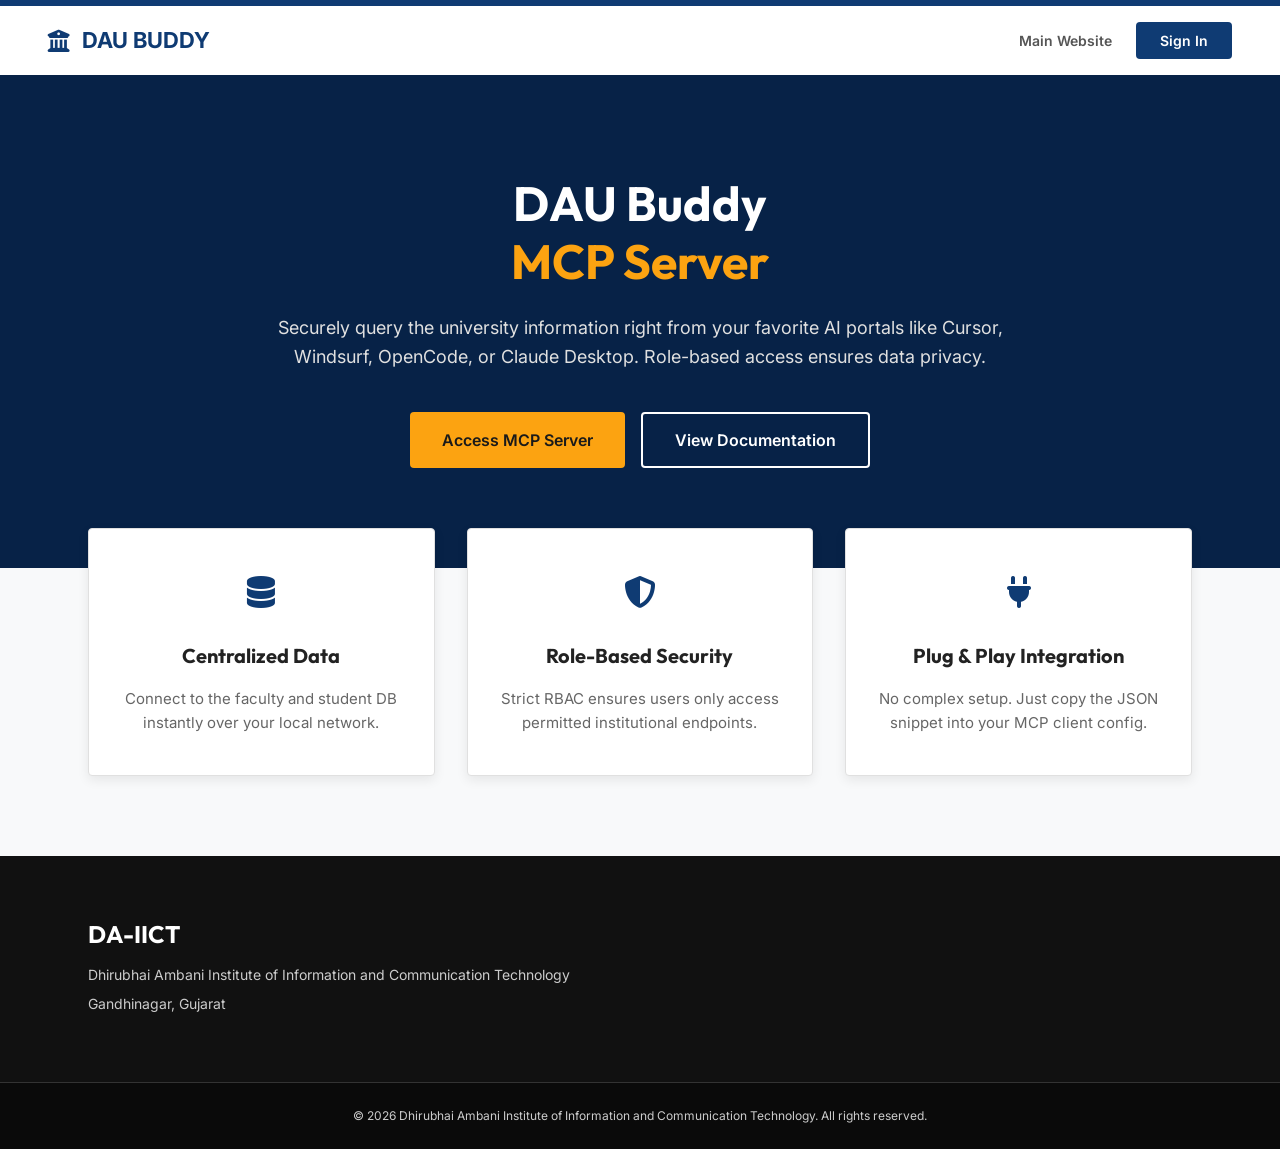
==== frontend/index.html @ 511cedef "Fixed dynamic Connectors URL UI bug" ====
<!DOCTYPE html>
<html lang="en">

<head>
    <meta charset="UTF-8">
    <meta name="viewport" content="width=device-width, initial-scale=1.0">
    <title>DAU Buddy</title>
    <meta name="description" content="DAU Buddy Login Interface">

    <!-- Google Fonts -->
    <link rel="preconnect" href="https://fonts.googleapis.com">
    <link rel="preconnect" href="https://fonts.gstatic.com" crossorigin>
    <link
        href="https://fonts.googleapis.com/css2?family=Inter:wght@300;400;500;600;700&family=Outfit:wght@400;500;600;700;800&display=swap"
        rel="stylesheet">

    <!-- FontAwesome -->
    <link rel="stylesheet" href="https://cdnjs.cloudflare.com/ajax/libs/font-awesome/6.4.0/css/all.min.css">

    <!-- Google Identity Services -->
    <script src="https://accounts.google.com/gsi/client" async defer></script>

    <!-- Stylesheet -->
    <link rel="stylesheet" href="style.css?v=6">
</head>

<body>
    <!-- ── Landing View ──────────────────────────────────────────────── -->
    <div class="landing-view" id="landing-view">
        <div class="top-accent-bar"></div>
        <nav class="landing-nav">
            <div class="nav-brand">
                <i class="fa-solid fa-building-columns"></i>
                <span>DAU Buddy</span>
            </div>
            <div class="nav-links">
                <a href="https://www.daiict.ac.in" target="_blank">Main Website</a>
                <button class="nav-signin-btn" id="nav-signin-btn">Sign In</button>
            </div>
        </nav>

        <header class="landing-hero">
            <div class="hero-content">
                <h1>DAU Buddy <br><span class="hero-highlight">MCP Server</span></h1>
                <p>Securely query the university information right from your favorite AI portals like Cursor, Windsurf, OpenCode, or
                    Claude Desktop. Role-based access ensures data privacy.</p>
                <div class="hero-actions">
                    <button class="hero-btn primary" id="hero-get-started-btn">Access MCP Server</button>
                    <a href="docs.html" class="hero-btn secondary">View Documentation</a>
                </div>
            </div>
        </header>

        <section class="landing-features">
            <div class="feature-card">
                <div class="feat-icon"><i class="fa-solid fa-database"></i></div>
                <h3>Centralized Data</h3>
                <p>Connect to the faculty and student DB instantly over your local network.</p>
            </div>
            <div class="feature-card">
                <div class="feat-icon"><i class="fa-solid fa-shield-halved"></i></div>
                <h3>Role-Based Security</h3>
                <p>Strict RBAC ensures users only access permitted institutional endpoints.</p>
            </div>
            <div class="feature-card">
                <div class="feat-icon"><i class="fa-solid fa-plug"></i></div>
                <h3>Plug & Play Integration</h3>
                <p>No complex setup. Just copy the JSON snippet into your MCP client config.</p>
            </div>
        </section>

        <footer class="landing-footer">
            <div class="footer-content">
                <div class="footer-brand">
                    <h4>DA-IICT</h4>
                    <p>Dhirubhai Ambani Institute of Information and Communication Technology</p>
                    <p>Gandhinagar, Gujarat</p>
                </div>

            </div>
            <div class="footer-bottom">
                <p>&copy; 2026 Dhirubhai Ambani Institute of Information and Communication Technology. All rights reserved.</p>
            </div>
        </footer>
    </div>

    <!-- ── Login Container Modal ─────────────────────────────────────── -->
    <div class="login-overlay" id="login-overlay" style="display: none;">
        <div class="login-card">
            <button class="close-modal-btn" id="close-login-btn"><i class="fa-solid fa-xmark"></i></button>
            <div class="login-header">
                <i class="fa-solid fa-graduation-cap login-logo"></i>
                <h2>DAU Buddy</h2>
                <p>Sign in with your university account to authenticate.</p>
            </div>

            <div class="login-error" id="login-error" style="display: none;">
                <i class="fa-solid fa-circle-exclamation"></i>
                <span>Access Restricted: Please use a valid @daiict.ac.in email address.</span>
            </div>

            <div id="g_id_onload"
                data-client_id="590260573365-9151v4jkovetn7rhml7vhtfs5c0or2em.apps.googleusercontent.com"
                data-context="signin" data-ux_mode="popup" data-callback="handleCredentialResponse"
                data-auto_prompt="false">
            </div>
            <div class="g_id_signin" data-type="standard" data-shape="rectangular" data-theme="outline"
                data-text="signin_with" data-size="large" data-logo_alignment="left">
            </div>
        </div>
    </div>

    <!-- Main App hidden initially -->
    <div class="app-container" id="app-container"
        style="display: none; background-color: #0f3b73; min-height: 100vh; overflow-y: auto; box-sizing: border-box; text-align: left; color: #333; font-family: 'Open Sans', sans-serif;">
        <div class="top-accent-bar"></div>
        
        <!-- Dashboard Navigation -->
        <nav class="app-nav" style="background: #ffffff; border-bottom: 3px solid #0f3b73; padding: 15px 40px; display: flex; justify-content: space-between; align-items: center; box-shadow: 0 2px 10px rgba(0,0,0,0.05); margin-bottom: 40px;">
            <div style="display: flex; align-items: center; gap: 12px; color: #0f3b73; font-size: 22px; font-weight: 700;">
                <i class="fa-solid fa-building-columns"></i>
                <span>DAU Buddy Portal</span>
            </div>
            <div style="display: flex; gap: 12px; align-items: center;">
                <button id="feedback-btn" class="nav-feedback-btn" style="padding: 10px 16px; background: transparent; color: #0f3b73; border: 1px solid #0f3b73; border-radius: 4px; cursor: pointer; font-weight: 600; font-family: 'Open Sans', sans-serif; display: flex; align-items: center; gap: 8px; transition: all 0.2s;">
                    <i class="fa-regular fa-comment-dots"></i> Feedback
                </button>
                <button id="logout-btn" class="nav-signout-btn">
                    Sign Out
                </button>
            </div>
        </nav>

        <div class="welcome-card api-welcome-card"
            style="margin: 0 auto; padding: 40px; background: #ffffff; border-radius: 8px; border: 1px solid #e0e0e0; box-shadow: 0 4px 12px rgba(0,0,0,0.05); max-width: 800px; width: 100%;">
            <div style="display: flex; align-items: center; justify-content: space-between; margin-bottom: 32px; border-bottom: 1px solid #eee; padding-bottom: 24px;">
                <div style="display: flex; align-items: center; gap: 20px;">
                    <img id="welcome-avatar" src="" referrerpolicy="no-referrer"
                        style="width: 64px; height: 64px; border-radius: 50%; display: none; border: 2px solid #0f3b73;">
                    <i id="welcome-icon" class="fa-solid fa-circle-check" style="font-size: 48px; color: #10b981;"></i>
                    <div>
                        <h1 id="welcome-name" style="font-family: 'Open Sans', sans-serif; margin: 0 0 4px 0; font-size: 28px; color: #111;">Welcome!</h1>
                        <p id="welcome-email" style="color: #555; margin: 0; font-size: 15px;">Authenticated via
                            DA-IICT OAuth.</p>
                        <span id="user-role-badge"
                            style="font-size: 12px; padding: 4px 10px; background: rgba(15, 59, 115, 0.1); color: #0f3b73; border: 1px solid rgba(15, 59, 115, 0.2); border-radius: 12px; margin-top: 8px; display: inline-block; font-weight: 600; font-family: 'Open Sans', sans-serif;">Loading
                            Role...</span>
                    </div>
                </div>
            </div>

            <div
                style="background: #f8f9fa; border: 1px solid #e0e0e0; padding: 20px; border-radius: 6px; margin-bottom: 24px;">
                <h3
                    style="margin-top: 0; font-size: 16px; margin-bottom: 12px; display: flex; justify-content: space-between; align-items: center; color: #111;">
                    Your Personal MCP API Key
                    <span id="key-status"
                        style="font-size: 11px; padding: 2px 6px; background: #10b981; color: white; border-radius: 10px;">Active</span>
                </h3>
                <div class="api-key-row" style="display: flex; gap: 10px; margin-bottom: 12px;">
                    <input type="text" id="api-key-input" readonly value="Loading..."
                        style="flex: 1; padding: 12px 16px; background: #ffffff; border: 1px solid #ccc; color: #333; border-radius: 4px; font-family: monospace; font-size: 14px; outline: none;">
                    <button id="regenerate-key-btn" class="key-btn key-btn-danger" style="padding: 10px 16px; background: #ef4444; color: white; border: none; border-radius: 4px; cursor: pointer;">Generate Key</button>
                    <button id="copy-key-btn" class="key-btn key-btn-primary" style="padding: 10px 16px; background: #0f3b73; color: white; border: none; border-radius: 4px; cursor: pointer;">Copy</button>
                </div>
                <div style="display: flex; justify-content: space-between; align-items: center;">
                    <p style="font-size: 12px; color: #666; margin: 0;">This key acts as your password. Do not share
                        it.</p>
                </div>
            </div>

            <div
                style="background: #f8f9fa; border: 1px solid #e0e0e0; padding: 20px; border-radius: 6px; margin-bottom: 24px;">
                <div class="api-tabs-header"
                    style="display: flex; justify-content: space-between; align-items: center; margin-bottom: 14px; flex-wrap: wrap; gap: 10px;">
                    <h3 style="margin: 0; font-size: 16px; font-family: 'Open Sans', sans-serif; color: #111;">Integration Configuration
                    </h3>
                    <!-- Tab Buttons -->
                    <div class="api-tabs-container"
                        style="display: flex; gap: 4px; background: #eef2f6; padding: 4px; border-radius: 6px; border: 1px solid #d0d7de;">
                        <button id="tab-connectors"
                            style="padding: 6px 12px; font-size: 11px; border: none; border-radius: 4px; cursor: pointer; font-weight: 600; background: #0f3b73; color: white; transition: all 0.2s; font-family: 'Open Sans', sans-serif;">Connectors
                            (Global)</button>
                        <button id="tab-claude"
                            style="padding: 6px 12px; font-size: 11px; border: none; border-radius: 4px; cursor: pointer; font-weight: 600; background: transparent; color: #555; transition: all 0.2s; font-family: 'Open Sans', sans-serif;">Claude
                            Desktop (HTTP/SSE)</button>
                        <button id="tab-cursor"
                            style="padding: 6px 12px; font-size: 11px; border: none; border-radius: 4px; cursor: pointer; font-weight: 600; background: transparent; color: #555; transition: all 0.2s; font-family: 'Open Sans', sans-serif;">Cursor
                            / Windsurf (HTTP/SSE)</button>
                        <button id="tab-opencode"
                            style="padding: 6px 12px; font-size: 11px; border: none; border-radius: 4px; cursor: pointer; font-weight: 600; background: transparent; color: #555; transition: all 0.2s; font-family: 'Open Sans', sans-serif;">OpenCode
                            (HTTP/SSE)</button>
                    </div>
                </div>

                <!-- Claude Desktop Content -->
                <div id="content-claude" style="display: none;">
                    <p style="font-size: 12px; color: #555; margin: 0 0 12px; line-height: 1.4;">Add this to
                        <code>%APPDATA%\Claude\claude_desktop_config.json</code>. It connects entirely over the network
                        via a memory-loaded proxy, with <strong>no local file paths or environment variables
                            exposed</strong>.
                    </p>
                    <div style="position: relative;">
                        <button id="copy-claude-btn"
                            style="position: absolute; top: 10px; right: 10px; padding: 4px 8px; background: #ffffff; color: #333; border: 1px solid #ccc; border-radius: 4px; font-size: 11px; cursor: pointer; transition: 0.2s;">Copy</button>
                        <pre
                            style="background: #ffffff; padding: 16px; border-radius: 4px; border: 1px solid #e0e0e0; overflow-x: auto; margin: 0;"><code id="claude-config-code" style="font-family: monospace; font-size: 12px; color: #24292f;">{
  "mcpServers": {
    "DAU Buddy": {
      "command": "cmd",
      "args": [
        "/c",
        "npx",
        "-y",
        "mcp-remote",
        "http://127.0.0.1:8001/mcp/sse",
        "--allow-http",
        "--transport",
        "sse-only",
        "--header",
        "Authorization:${AUTH_HEADER}"
      ],
      "env": {
        "AUTH_HEADER": "Bearer dau_sk_your_api_key_here"
      }
    }
  }
}</code></pre>
                    </div>
                </div>

                <!-- Cursor Content -->
                <div id="content-cursor" style="display: none;">
                    <p style="font-size: 12px; color: #555; margin: 0 0 12px; line-height: 1.4;">Add this block to your
                        Cursor, Windsurf, or OpenCode MCP settings to connect over the network using Server-Sent Events (SSE).
                        <strong>Requires the backend server to be running.</strong>
                    </p>
                    <div style="position: relative;">
                        <button id="copy-cursor-btn"
                            style="position: absolute; top: 10px; right: 10px; padding: 4px 8px; background: #ffffff; color: #333; border: 1px solid #ccc; border-radius: 4px; font-size: 11px; cursor: pointer; transition: 0.2s;">Copy</button>
                        <pre
                            style="background: #ffffff; padding: 16px; border-radius: 4px; border: 1px solid #e0e0e0; overflow-x: auto; margin: 0;"><code id="cursor-config-code" style="font-family: monospace; font-size: 12px; color: #24292f;">{
  "mcpServers": {
    "DAU Buddy": {
      "type": "sse",
      "url": "http://127.0.0.1:8001/mcp/sse",
      "headers": {
        "Authorization": "Bearer dau_sk_your_api_key_here"
      }
    }
  }
}</code></pre>
                    </div>
                </div>

                <!-- OpenCode Content -->
                <div id="content-opencode" style="display: none;">
                    <p style="font-size: 12px; color: #555; margin: 0 0 12px; line-height: 1.4;">Add this block to your
                        OpenCode MCP settings to connect over the network using Server-Sent Events (SSE).
                        <strong>Requires the backend server to be running.</strong>
                    </p>
                    <div style="position: relative;">
                        <button id="copy-opencode-btn"
                            style="position: absolute; top: 10px; right: 10px; padding: 4px 8px; background: #ffffff; color: #333; border: 1px solid #ccc; border-radius: 4px; font-size: 11px; cursor: pointer; transition: 0.2s;">Copy</button>
                        <pre
                            style="background: #ffffff; padding: 16px; border-radius: 4px; border: 1px solid #e0e0e0; overflow-x: auto; margin: 0;"><code id="opencode-config-code" style="font-family: monospace; font-size: 12px; color: #24292f;">{
  "mcpServers": {
    "DAU Buddy": {
      "type": "sse",
      "url": "http://127.0.0.1:8001/mcp/sse",
      "headers": {
        "Authorization": "Bearer dau_sk_your_api_key_here"
      }
    }
  }
}</code></pre>
                    </div>
                </div>

                <!-- Connectors Content -->
                <div id="content-connectors" style="display: block;">
                    <p style="font-size: 12px; color: #555; margin: 0 0 12px; line-height: 1.4;">Claude has a feature to connect MCP server with connectors. You can connect globally using these details:
                    </p>
                    <div style="display: flex; flex-direction: column; gap: 12px;">
                        <div style="background: #ffffff; padding: 12px 16px; border-radius: 4px; border: 1px solid #e0e0e0; font-family: monospace; font-size: 13px; color: #333; display: flex; justify-content: space-between; align-items: center;">
                            <div>
                                <div style="font-size: 11px; color: #666; margin-bottom: 4px; text-transform: uppercase; letter-spacing: 0.5px;">Name of MCP server</div>
                                <div>DAU Buddy</div>
                            </div>
                            <button id="copy-conn-name" style="padding: 4px 8px; background: #f0f0f0; color: #333; border: 1px solid #ccc; border-radius: 4px; font-size: 11px; cursor: pointer; transition: 0.2s;">Copy</button>
                        </div>
                        <div style="background: #ffffff; padding: 12px 16px; border-radius: 4px; border: 1px solid #e0e0e0; font-family: monospace; font-size: 13px; color: #333; display: flex; justify-content: space-between; align-items: center;">
                            <div>
                                <div style="font-size: 11px; color: #666; margin-bottom: 4px; text-transform: uppercase; letter-spacing: 0.5px;">URL of MCP server</div>
                                <div id="connectors-url-display">https://dau-buddy.onrender.com/mcp/sse</div>
                            </div>
                            <button id="copy-conn-url" style="padding: 4px 8px; background: #f0f0f0; color: #333; border: 1px solid #ccc; border-radius: 4px; font-size: 11px; cursor: pointer; transition: 0.2s;">Copy</button>
                        </div>
                        <div style="background: #ffffff; padding: 12px 16px; border-radius: 4px; border: 1px solid #e0e0e0; font-family: monospace; font-size: 13px; color: #333; display: flex; justify-content: space-between; align-items: center;">
                            <div>
                                <div style="font-size: 11px; color: #666; margin-bottom: 4px; text-transform: uppercase; letter-spacing: 0.5px;">API Key Token</div>
                                <div id="connectors-api-key-display" style="word-break: break-all;">Loading...</div>
                            </div>
                            <button id="copy-conn-key" style="padding: 4px 8px; background: #f0f0f0; color: #333; border: 1px solid #ccc; border-radius: 4px; font-size: 11px; cursor: pointer; transition: 0.2s;">Copy</button>
                        </div>
                    </div>
                </div>
            </div>
        </div>
    </div>

    <!-- Feedback Modal -->
    <div id="feedback-modal" class="feedback-modal-overlay" style="display: none;">
        <div class="feedback-modal-content">
            <div class="feedback-modal-header">
                <h2>Share Your Feedback</h2>
                <button id="close-feedback-btn" class="close-feedback-btn"><i class="fa-solid fa-xmark"></i></button>
            </div>
            <div class="feedback-modal-body">
                <p style="font-size: 14px; color: #475569; margin-top: 0; margin-bottom: 24px; line-height: 1.5;">Help us improve DAU Buddy by reporting bugs, requesting features, or sharing suggestions.</p>
                <form id="feedback-form">
                    <div class="form-group">
                        <label for="feedback-category">Category <span style="color: red;">*</span></label>
                        <select id="feedback-category" required>
                            <option value="" disabled selected>Select a category</option>
                            <option value="Bug Report">🐞 Bug Report</option>
                            <option value="Feature Request">✨ Feature Request</option>
                            <option value="Improvement Suggestion">💡 Improvement Suggestion</option>
                            <option value="General Feedback">💬 General Feedback</option>
                        </select>
                    </div>
                    <div class="form-group">
                        <label for="feedback-subject">Subject <span style="color: red;">*</span></label>
                        <input type="text" id="feedback-subject" placeholder="Brief summary of your feedback" required>
                    </div>
                    <div class="form-group">
                        <label for="feedback-description">Description <span style="color: red;">*</span></label>
                        <textarea id="feedback-description" rows="5" placeholder="Please provide detailed information..." required maxlength="1000"></textarea>
                        <div class="char-counter"><span id="char-count">0</span>/1000</div>
                    </div>
                    <div class="feedback-modal-footer">
                        <button type="button" id="cancel-feedback-btn" class="btn-cancel">Cancel</button>
                        <button type="submit" id="submit-feedback-btn" class="btn-submit">
                            <span class="submit-text">Submit Feedback</span>
                            <div class="loader" style="display: none;"></div>
                        </button>
                    </div>
                </form>
            </div>
        </div>
    </div>

    <!-- Toast Notification Container -->
    <div id="toast-container" class="toast-container"></div>

    <script src="app.js?v=15"></script>
</body>

</html>
---- frontend/style.css ----
/* ==============================================================================
   DA-IICT Faculty & Staff AI Buddy — Premium Dark Theme
   ============================================================================== */

/* Google Fonts are loaded in HTML */

/* ── Color Tokens ─────────────────────────────────────────────────────────── */
:root {
    --bg-app: #0d0d0d;
    --bg-sidebar: #111111;
    --bg-main: #171717;
    --bg-surface: #1f1f1f;
    --bg-hover: #2a2a2a;
    --bg-input: #2c2c2c;

    --border: #2f2f2f;
    --border-accent: rgba(59, 130, 246, 0.35);

    --txt-primary: #ececec;
    --txt-secondary: #a0a0a0;
    --txt-muted: #666;

    --brand: #0f3b73;
    --brand-dark: #072247;
    --brand-grad: linear-gradient(135deg, #072247 0%, #0f3b73 100%);

    --user-bubble: #072247;
    --ai-bubble: #1f1f1f;

    --success: #10b981;
    --error: #ef4444;

    --sidebar-w: 280px;
    --header-h: 64px;

    --r-sm: 8px;
    --r-md: 14px;
    --r-lg: 22px;

    --shadow-sm: 0 2px 8px rgba(0, 0, 0, 0.4);
    --shadow-md: 0 8px 24px rgba(0, 0, 0, 0.5);
}

/* Light Theme */
[data-theme="light"] {
    --bg-app: #f0f2f8;
    --bg-sidebar: #ffffff;
    --bg-main: #f5f7fb;
    --bg-surface: #ffffff;
    --bg-hover: rgba(79, 70, 229, 0.06);
    --bg-input: #ffffff;

    --border: #e2e5ef;
    --border-accent: rgba(79, 70, 229, 0.3);

    --txt-primary: #0f172a;
    --txt-secondary: #475569;
    --txt-muted: #94a3b8;

    --brand: #0f3b73;
    --brand-dark: #072247;
    --brand-grad: linear-gradient(135deg, #0f3b73 0%, #1754a1 100%);

    --user-bubble: #0f3b73;
    --ai-bubble: #ffffff;

    --shadow-sm: 0 2px 8px rgba(0, 0, 0, 0.06);
    --shadow-md: 0 8px 24px rgba(0, 0, 0, 0.08);
}

/* ── Reset ────────────────────────────────────────────────────────────────── */
*,
*::before,
*::after {
    box-sizing: border-box;
    margin: 0;
    padding: 0;
}

html,
body {
    min-height: 100%;
    width: 100%;
}

body {
    font-family: 'Inter', system-ui, sans-serif;
    background: var(--bg-app);
    color: var(--txt-primary);
    line-height: 1.5;
    -webkit-font-smoothing: antialiased;
    transition: background 0.3s, color 0.3s;
}

button {
    font-family: inherit;
    cursor: pointer;
    border: none;
    background: none;
    outline: none;
}

h1,
h2,
h3,
h4 {
    font-family: 'Outfit', 'Inter', sans-serif;
}

a {
    color: var(--brand);
    text-decoration: none;
}

/* ── App Shell ────────────────────────────────────────────────────────────── */
.app-container {
    display: flex;
    min-height: 100vh;
    width: 100%;
    overflow-y: auto;
    overflow-x: hidden;
    background: var(--bg-app);
}

/* ══════════════════════════════════════════════════════════════════════════════
   SIDEBAR
   ══════════════════════════════════════════════════════════════════════════════ */
.sidebar {
    width: var(--sidebar-w);
    min-width: var(--sidebar-w);
    flex-shrink: 0;
    background: var(--bg-sidebar);
    border-right: 1px solid var(--border);
    display: flex;
    flex-direction: column;
    height: 100vh;
    overflow: hidden;
    transition: width 0.3s cubic-bezier(0.4, 0, 0.2, 1),
        min-width 0.3s cubic-bezier(0.4, 0, 0.2, 1),
        transform 0.3s cubic-bezier(0.4, 0, 0.2, 1);
    z-index: 50;
}

/* ── Sidebar Header ───── */
.sidebar-header {
    height: var(--header-h);
    padding: 0 20px;
    border-bottom: 1px solid var(--border);
    display: flex;
    align-items: center;
    justify-content: space-between;
    flex-shrink: 0;
}

.logo-area {
    display: flex;
    align-items: center;
    gap: 10px;
    overflow: hidden;
}

.logo-icon {
    font-size: 22px;
    color: var(--brand);
    flex-shrink: 0;
}

.logo-area h2 {
    font-size: 20px;
    font-weight: 700;
    background: var(--brand-grad);
    -webkit-background-clip: text;
    -webkit-text-fill-color: transparent;
    background-clip: text;
    white-space: nowrap;
    transition: opacity 0.25s, max-width 0.3s;
    max-width: 160px;
    overflow: hidden;
}

.badge {
    font-size: 9px;
    font-weight: 700;
    letter-spacing: 0.8px;
    text-transform: uppercase;
    color: var(--brand);
    background: rgba(59, 130, 246, 0.12);
    border: 1px solid rgba(59, 130, 246, 0.25);
    padding: 3px 7px;
    border-radius: 20px;
    white-space: nowrap;
    flex-shrink: 0;
    transition: opacity 0.25s, max-width 0.3s;
    max-width: 80px;
    overflow: hidden;
}

/* ── Sidebar Content ───── */
.sidebar-content {
    flex: 1;
    padding: 16px;
    overflow-y: auto;
    overflow-x: hidden;
    display: flex;
    flex-direction: column;
    gap: 16px;
    scrollbar-width: thin;
    scrollbar-color: var(--border) transparent;
}

.sidebar-content::-webkit-scrollbar {
    width: 4px;
}

.sidebar-content::-webkit-scrollbar-thumb {
    background: var(--border);
    border-radius: 4px;
}

.new-chat-btn {
    display: flex;
    align-items: center;
    justify-content: center;
    gap: 8px;
    width: 100%;
    padding: 10px 16px;
    border-radius: var(--r-md);
    border: 1px dashed var(--brand);
    color: var(--brand);
    font-size: 13px;
    font-weight: 600;
    font-family: 'Outfit', sans-serif;
    transition: all 0.2s;
    flex-shrink: 0;
    overflow: hidden;
    white-space: nowrap;
}

.new-chat-btn:hover {
    background: var(--brand-grad);
    color: #fff;
    border-color: transparent;
    box-shadow: 0 4px 14px rgba(59, 130, 246, 0.3);
    transform: translateY(-1px);
}

.new-chat-btn span {
    transition: opacity 0.25s, max-width 0.3s;
    max-width: 120px;
    overflow: hidden;
}

.chat-history-list {
    display: flex;
    flex-direction: column;
    gap: 4px;
    flex: 1;
}

.chat-history-item {
    display: flex;
    align-items: center;
    justify-content: space-between;
    padding: 10px 12px;
    border-radius: var(--r-sm);
    border: 1px solid transparent;
    cursor: pointer;
    transition: all 0.2s;
    overflow: hidden;
}

.chat-history-item:hover {
    background: var(--bg-hover);
    border-color: var(--border);
}

.chat-history-item.active {
    background: var(--bg-hover);
    border-color: var(--brand);
    box-shadow: inset 3px 0 0 var(--brand);
}

.chat-item-main {
    display: flex;
    align-items: center;
    gap: 10px;
    min-width: 0;
    flex: 1;
}

.chat-item-main i {
    font-size: 13px;
    color: var(--txt-muted);
    flex-shrink: 0;
    transition: color 0.2s;
}

.chat-history-item:hover .chat-item-main i,
.chat-history-item.active .chat-item-main i {
    color: var(--brand);
}

.chat-item-title {
    font-size: 13px;
    color: var(--txt-secondary);
    white-space: nowrap;
    overflow: hidden;
    text-overflow: ellipsis;
    transition: color 0.2s, opacity 0.25s, max-width 0.3s;
    max-width: 170px;
}

.chat-history-item:hover .chat-item-title,
.chat-history-item.active .chat-item-title {
    color: var(--txt-primary);
}

.delete-chat-btn {
    color: var(--txt-muted);
    padding: 4px 6px;
    border-radius: 6px;
    opacity: 0;
    transition: all 0.2s;
    flex-shrink: 0;
}

.chat-history-item:hover .delete-chat-btn {
    opacity: 1;
}

.delete-chat-btn:hover {
    color: var(--error);
    background: rgba(239, 68, 68, 0.1);
}

/* ── Sidebar Footer ───── */
.sidebar-footer {
    padding: 16px;
    flex-shrink: 0;
}

.clear-history-btn {
    display: flex;
    align-items: center;
    justify-content: center;
    gap: 8px;
    width: 100%;
    padding: 9px 14px;
    border-radius: var(--r-md);
    border: 1px solid var(--border);
    color: var(--txt-muted);
    font-size: 12px;
    font-weight: 500;
    transition: all 0.2s;
    overflow: hidden;
    white-space: nowrap;
}

.clear-history-btn:hover {
    border-color: rgba(239, 68, 68, 0.4);
    color: var(--error);
    background: rgba(239, 68, 68, 0.05);
}

.clear-history-btn span {
    transition: opacity 0.25s, max-width 0.3s;
    max-width: 120px;
    overflow: hidden;
}

/* ── Collapsed Sidebar ───── */
.sidebar.collapsed {
    width: 64px;
    min-width: 64px;
}

.sidebar.collapsed .logo-area h2,
.sidebar.collapsed .badge,
.sidebar.collapsed .new-chat-btn span,
.sidebar.collapsed .chat-item-title,
.sidebar.collapsed .delete-chat-btn,
.sidebar.collapsed .clear-history-btn span {
    opacity: 0;
    max-width: 0;
    pointer-events: none;
    padding: 0;
    margin: 0;
    overflow: hidden;
    display: none;
}

.sidebar.collapsed .sidebar-header {
    padding: 0 12px;
    justify-content: center;
}

.sidebar.collapsed .logo-area {
    gap: 0;
}

.sidebar.collapsed .sidebar-content {
    padding: 12px 10px;
    align-items: center;
}

.sidebar.collapsed .new-chat-btn {
    width: 40px;
    height: 40px;
    padding: 0;
    border-radius: 50%;
    border-style: solid;
}

.sidebar.collapsed .chat-history-item {
    width: 40px;
    height: 40px;
    padding: 0;
    justify-content: center;
    border-radius: 50%;
    margin: 0 auto;
}

.sidebar.collapsed .chat-item-main {
    justify-content: center;
    gap: 0;
}

.sidebar.collapsed .sidebar-footer {
    padding: 12px 10px;
}

.sidebar.collapsed .clear-history-btn {
    width: 40px;
    height: 40px;
    padding: 0;
    border-radius: 50%;
    margin: 0 auto;
}

/* ══════════════════════════════════════════════════════════════════════════════
   MAIN CHAT AREA
   ══════════════════════════════════════════════════════════════════════════════ */
.chat-area {
    flex: 1;
    display: flex;
    flex-direction: column;
    height: 100vh;
    min-width: 0;
    overflow: hidden;
    background: var(--bg-main);
}

/* ── Header ───── */
.chat-header {
    height: var(--header-h);
    padding: 0 28px;
    display: flex;
    align-items: center;
    justify-content: space-between;
    border-bottom: 1px solid var(--border);
    background: rgba(23, 23, 23, 0.85);
    backdrop-filter: blur(12px);
    -webkit-backdrop-filter: blur(12px);
    flex-shrink: 0;
    z-index: 10;
}

[data-theme="light"] .chat-header {
    background: rgba(245, 247, 251, 0.85);
}

.header-left {
    display: flex;
    align-items: center;
    gap: 14px;
    min-width: 0;
}

.header-info {
    min-width: 0;
}

.header-info h1 {
    font-size: 16px;
    font-weight: 600;
    color: var(--txt-primary);
    white-space: nowrap;
    overflow: hidden;
    text-overflow: ellipsis;
}

.header-info p {
    font-size: 11px;
    color: var(--txt-muted);
    margin-top: 1px;
    white-space: nowrap;
    overflow: hidden;
    text-overflow: ellipsis;
}

.header-actions {
    display: flex;
    align-items: center;
    gap: 8px;
    flex-shrink: 0;
}

.icon-btn {
    width: 36px;
    height: 36px;
    border-radius: 50%;
    border: 1px solid var(--border);
    color: var(--txt-secondary);
    display: flex;
    align-items: center;
    justify-content: center;
    font-size: 14px;
    transition: all 0.2s;
}

.icon-btn:hover {
    background: var(--bg-hover);
    border-color: var(--border-accent);
    color: var(--brand);
    transform: translateY(-1px);
}

/* ── Chat Viewport ───── */
.chat-viewport {
    flex: 1;
    overflow-y: auto;
    overflow-x: hidden;
    padding: 32px 24px;
    scrollbar-width: thin;
    scrollbar-color: var(--border) transparent;
    display: flex;
    flex-direction: column;
}

.chat-viewport::-webkit-scrollbar {
    width: 5px;
}

.chat-viewport::-webkit-scrollbar-thumb {
    background: var(--border);
    border-radius: 4px;
}

/* ── Welcome Screen ───── */
.welcome-screen {
    flex: 1;
    display: flex;
    flex-direction: column;
    align-items: center;
    justify-content: center;
    padding: 40px 24px;
    text-align: center;
    animation: fadeIn 0.5s ease forwards;
}

.welcome-icon {
    width: 72px;
    height: 72px;
    border-radius: 50%;
    background: rgba(59, 130, 246, 0.1);
    border: 1px solid rgba(59, 130, 246, 0.2);
    display: flex;
    align-items: center;
    justify-content: center;
    font-size: 30px;
    color: var(--brand);
    margin-bottom: 24px;
    box-shadow: 0 8px 24px rgba(59, 130, 246, 0.15);
}

.welcome-screen h2 {
    font-size: 28px;
    font-weight: 700;
    color: var(--txt-primary);
    margin-bottom: 10px;
    letter-spacing: -0.5px;
}

.welcome-sub {
    font-size: 14px;
    color: var(--txt-secondary);
    max-width: 440px;
    margin: 0 auto 36px;
    line-height: 1.6;
}

/* ── Prompt Grid ───── */
.prompt-grid {
    display: grid;
    grid-template-columns: repeat(2, 1fr);
    gap: 12px;
    width: 100%;
    max-width: 620px;
}

.prompt-card {
    background: var(--bg-surface);
    border: 1px solid var(--border);
    border-radius: var(--r-md);
    padding: 18px;
    text-align: left;
    display: flex;
    gap: 14px;
    align-items: flex-start;
    cursor: pointer;
    transition: all 0.25s cubic-bezier(0.4, 0, 0.2, 1);
}

.prompt-card:hover {
    transform: translateY(-3px);
    border-color: var(--border-accent);
    box-shadow: var(--shadow-md);
    background: var(--bg-hover);
}

.card-icon {
    font-size: 18px;
    color: var(--brand);
    background: rgba(59, 130, 246, 0.1);
    padding: 10px;
    border-radius: 10px;
    flex-shrink: 0;
}

.card-text h4 {
    font-size: 13px;
    font-weight: 600;
    color: var(--txt-primary);
    margin-bottom: 4px;
}

.card-text p {
    font-size: 12px;
    color: var(--txt-secondary);
    line-height: 1.4;
}

/* ── Messages Container ───── */
.messages-container {
    max-width: 760px;
    width: 100%;
    margin: 0 auto;
    display: flex;
    flex-direction: column;
    gap: 28px;
    padding-bottom: 16px;
}

/* ── Message Rows ───── */
.msg-row {
    display: flex;
    gap: 14px;
    animation: slideUp 0.35s cubic-bezier(0.16, 1, 0.3, 1) forwards;
}

.msg-row.user {
    flex-direction: row-reverse;
}

.avatar {
    width: 34px;
    height: 34px;
    border-radius: 50%;
    display: flex;
    align-items: center;
    justify-content: center;
    font-size: 13px;
    font-weight: 700;
    flex-shrink: 0;
    margin-top: 2px;
}

.msg-row.user .avatar {
    background: var(--brand-grad);
    color: #fff;
}

.msg-row.ai .avatar {
    background: var(--brand);
    color: #fff;
}

.bubble-wrapper {
    max-width: calc(100% - 58px);
    display: flex;
    flex-direction: column;
    gap: 4px;
}

.msg-row.user .bubble-wrapper {
    align-items: flex-end;
}

.msg-row.ai .bubble-wrapper {
    align-items: flex-start;
}

.bubble {
    padding: 14px 18px;
    border-radius: var(--r-md);
    font-size: 14px;
    line-height: 1.65;
    box-shadow: var(--shadow-sm);
    word-break: break-word;
}

.msg-row.user .bubble {
    background: var(--user-bubble);
    color: #fff;
    border-bottom-right-radius: 4px;
}

.msg-row.ai .bubble {
    background: var(--ai-bubble);
    color: var(--txt-primary);
    border: 1px solid var(--border);
    border-bottom-left-radius: 4px;
}

/* Markdown inside AI bubbles */
.bubble p {
    margin-bottom: 10px;
}

.bubble p:last-child {
    margin-bottom: 0;
}

.bubble ul,
.bubble ol {
    margin: 8px 0 10px 20px;
}

.bubble li {
    margin-bottom: 4px;
}

.bubble strong {
    font-weight: 600;
}

.bubble em {
    font-style: italic;
}

.bubble code {
    background: rgba(255, 255, 255, 0.08);
    padding: 2px 6px;
    border-radius: 4px;
    font-family: 'Courier New', monospace;
    font-size: 13px;
}

.bubble pre {
    background: rgba(0, 0, 0, 0.3);
    border: 1px solid var(--border);
    border-radius: var(--r-sm);
    padding: 12px 16px;
    overflow-x: auto;
    margin: 10px 0;
}

.bubble pre code {
    background: none;
    padding: 0;
}

.bubble h3 {
    font-size: 16px;
    margin: 14px 0 6px;
}

.bubble h4 {
    font-size: 14px;
    color: var(--brand);
    margin: 12px 0 4px;
}

.bubble blockquote {
    border-left: 3px solid var(--brand);
    padding-left: 12px;
    color: var(--txt-secondary);
    margin: 10px 0;
}

.bubble table {
    width: 100%;
    border-collapse: collapse;
    margin: 10px 0;
    font-size: 13px;
}

.bubble th,
.bubble td {
    padding: 8px 12px;
    border: 1px solid var(--border);
    text-align: left;
}

.bubble th {
    background: rgba(59, 130, 246, 0.1);
    font-weight: 600;
}

/* ── Bubble Actions ───── */
.bubble-actions {
    display: flex;
    gap: 6px;
    opacity: 0;
    transform: translateY(-3px);
    transition: opacity 0.2s, transform 0.2s;
    margin-top: 2px;
}

.bubble-wrapper:hover .bubble-actions {
    opacity: 1;
    transform: translateY(0);
}

.bubble-action-btn {
    color: var(--txt-muted);
    padding: 5px 7px;
    border-radius: 6px;
    font-size: 12px;
    display: flex;
    align-items: center;
    transition: all 0.2s;
}

.bubble-action-btn:hover {
    color: var(--brand);
    background: var(--bg-hover);
}

/* ── Typing Indicator ───── */
.typing-dots {
    display: flex;
    gap: 4px;
    padding: 4px 0;
    align-items: center;
    height: 24px;
}

.typing-dots span {
    width: 7px;
    height: 7px;
    background: var(--txt-secondary);
    border-radius: 50%;
    animation: bounce 1.3s infinite ease-in-out;
}

.typing-dots span:nth-child(1) {
    animation-delay: -0.32s;
}

.typing-dots span:nth-child(2) {
    animation-delay: -0.16s;
}

.typing-dots span:nth-child(3) {
    animation-delay: 0s;
}

/* ── Typing Cursor (Streaming) ───── */
.typing-cursor {
    display: inline-block;
    width: 6px;
    height: 15px;
    background-color: var(--brand);
    margin-left: 4px;
    vertical-align: middle;
    animation: blink 0.8s infinite;
}

@keyframes blink {

    0%,
    100% {
        opacity: 1;
    }

    50% {
        opacity: 0;
    }
}

/* ══════════════════════════════════════════════════════════════════════════════
   INPUT AREA
   ══════════════════════════════════════════════════════════════════════════════ */
.input-area {
    padding: 20px 28px 16px;
    border-top: 1px solid var(--border);
    background: var(--bg-main);
    flex-shrink: 0;
}

.input-form {
    max-width: 760px;
    margin: 0 auto;
}

.input-wrapper {
    display: flex;
    align-items: center;
    gap: 10px;
    background: var(--bg-input);
    border: 1px solid var(--border);
    border-radius: var(--r-lg);
    padding: 8px 10px 8px 20px;
    box-shadow: var(--shadow-sm);
    transition: border-color 0.2s, box-shadow 0.2s;
}

.input-wrapper:focus-within {
    border-color: var(--brand);
    box-shadow: 0 0 0 3px rgba(59, 130, 246, 0.12), var(--shadow-sm);
}

.input-wrapper input {
    flex: 1;
    background: none;
    border: none;
    color: var(--txt-primary);
    font-size: 14px;
    padding: 6px 0;
    outline: none;
    font-family: inherit;
}

.input-wrapper input::placeholder {
    color: var(--txt-muted);
}

.send-btn {
    width: 38px;
    height: 38px;
    border-radius: 50%;
    background: var(--brand-grad);
    color: #fff;
    display: flex;
    align-items: center;
    justify-content: center;
    font-size: 14px;
    flex-shrink: 0;
    transition: transform 0.2s, box-shadow 0.2s;
    box-shadow: 0 2px 8px rgba(59, 130, 246, 0.35);
}

.send-btn:hover {
    transform: scale(1.08);
    box-shadow: 0 4px 14px rgba(59, 130, 246, 0.45);
}

.input-disclaimer {
    text-align: center;
    margin-top: 10px;
}

.input-disclaimer p {
    font-size: 11px;
    color: var(--txt-muted);
}

/* ══════════════════════════════════════════════════════════════════════════════
   EDIT PROMPT INLINE
   ══════════════════════════════════════════════════════════════════════════════ */
.edit-textarea {
    width: 100%;
    min-width: 280px;
    min-height: 72px;
    background: rgba(0, 0, 0, 0.3);
    color: #fff;
    border: 1px solid rgba(255, 255, 255, 0.2);
    border-radius: var(--r-sm);
    padding: 10px 14px;
    font-family: inherit;
    font-size: 14px;
    line-height: 1.5;
    outline: none;
    resize: vertical;
    caret-color: #fff;
    transition: border-color 0.2s;
}

.edit-textarea:focus {
    border-color: rgba(255, 255, 255, 0.45);
}

.edit-bubble-actions {
    display: flex;
    justify-content: flex-end;
    gap: 8px;
    margin-top: 8px;
}

.edit-action-btn {
    padding: 6px 14px;
    border-radius: 8px;
    font-size: 12px;
    font-weight: 600;
    cursor: pointer;
    transition: all 0.2s;
    border: 1px solid transparent;
}

.edit-action-btn.cancel {
    background: rgba(255, 255, 255, 0.12);
    color: #fff;
    border-color: rgba(255, 255, 255, 0.15);
}

.edit-action-btn.cancel:hover {
    background: rgba(255, 255, 255, 0.22);
}

.edit-action-btn.submit {
    background: #fff;
    color: var(--brand-dark);
}

.edit-action-btn.submit:hover {
    background: #eef2ff;
    transform: translateY(-1px);
}

.msg-row.ai .bubble-actions {
    margin-left: 4px;
    margin-right: 0;
}

/* ══════════════════════════════════════════════════════════════════════════════
   SIDEBAR OVERLAY (mobile backdrop)
   ══════════════════════════════════════════════════════════════════════════════ */
.sidebar-overlay {
    position: fixed;
    inset: 0;
    background: rgba(0, 0, 0, 0.55);
    backdrop-filter: blur(3px);
    z-index: 40;
    opacity: 0;
    pointer-events: none;
    transition: opacity 0.3s;
}

.sidebar-overlay.active {
    opacity: 1;
    pointer-events: auto;
}

/* ══════════════════════════════════════════════════════════════════════════════
   KEYFRAMES
   ══════════════════════════════════════════════════════════════════════════════ */
@keyframes fadeIn {
    from {
        opacity: 0;
        transform: scale(0.97);
    }

    to {
        opacity: 1;
        transform: scale(1);
    }
}

@keyframes slideUp {
    from {
        opacity: 0;
        transform: translateY(10px);
    }

    to {
        opacity: 1;
        transform: translateY(0);
    }
}

@keyframes bounce {

    0%,
    80%,
    100% {
        transform: scale(0);
    }

    40% {
        transform: scale(1);
    }
}

/* ══════════════════════════════════════════════════════════════════════════════
   RESPONSIVE — MOBILE
   ══════════════════════════════════════════════════════════════════════════════ */
@media (max-width: 768px) {
    .sidebar {
        position: fixed;
        top: 0;
        left: 0;
        height: 100vh;
        transform: translateX(-100%);
        z-index: 60;
        box-shadow: none;
    }

    .sidebar.open {
        transform: translateX(0);
        box-shadow: 6px 0 28px rgba(0, 0, 0, 0.45);
    }

    .prompt-grid {
        grid-template-columns: 1fr;
    }

    .chat-viewport {
        padding: 20px 14px;
    }

    .input-area {
        padding: 14px 16px 12px;
    }

    .chat-header {
        padding: 0 16px;
    }

    @media (min-width: 769px) {
        .sidebar-overlay {
            display: none !important;
        }
    }
}

@media (max-width: 480px) {
    .header-info p {
        display: none;
    }

    .welcome-screen h2 {
        font-size: 22px;
    }

    .prompt-grid {
        gap: 8px;
    }
}

/* ── Light theme extra tweaks ───── */
[data-theme="light"] .msg-row.ai .bubble {
    background: #fff;
    border-color: rgba(79, 70, 229, 0.08);
    box-shadow: 0 2px 12px rgba(79, 70, 229, 0.04);
}

[data-theme="light"] .bubble code {
    background: rgba(79, 70, 229, 0.06);
}

[data-theme="light"] .bubble pre {
    background: #f8faff;
    border-color: rgba(79, 70, 229, 0.1);
}

[data-theme="light"] .bubble h4 {
    color: var(--brand);
}

[data-theme="light"] .send-btn {
    box-shadow: 0 2px 8px rgba(79, 70, 229, 0.3);
}

[data-theme="light"] .input-wrapper:focus-within {
    border-color: var(--brand);
    box-shadow: 0 0 0 3px rgba(79, 70, 229, 0.1);
}

[data-theme="light"] .sidebar {
    background: linear-gradient(160deg, #f0f3ff 0%, #fdf4ff 100%);
}

[data-theme="light"] .chat-header {
    background: rgba(240, 242, 248, 0.85);
}

/* ══════════════════════════════════════════════════════════════════════════════
   LOGIN OVERLAY (INSTITUTIONAL UI)
   ══════════════════════════════════════════════════════════════════════════════ */
.login-overlay {
    position: fixed;
    top: 0;
    left: 0;
    width: 100vw;
    height: 100vh;
    background: #0f3b73;
    display: flex;
    align-items: center;
    justify-content: center;
    z-index: 9999;
    padding: 20px;
    animation: fadeIn 0.6s ease forwards;
}

[data-theme="light"] .login-overlay {
    background: #0f3b73;
}

.login-card {
    position: relative;
    background: #ffffff;
    border: 1px solid #e0e0e0;
    box-shadow: 0 10px 30px rgba(0, 0, 0, 0.1);
    border-radius: 8px;
    padding: 48px;
    width: 100%;
    max-width: 440px;
    display: flex;
    flex-direction: column;
    align-items: center;
    text-align: center;
    animation: slideUp 0.6s cubic-bezier(0.16, 1, 0.3, 1) forwards;
}

[data-theme="light"] .login-card {
    background: #ffffff;
    border: 1px solid #e0e0e0;
    box-shadow: 0 10px 30px rgba(0, 0, 0, 0.1);
}

.close-modal-btn {
    position: absolute;
    top: 16px;
    right: 16px;
    background: transparent !important;
    border: none !important;
    border-radius: 50%;
    width: 32px;
    height: 32px;
    display: flex;
    align-items: center;
    justify-content: center;
    font-size: 20px;
    color: #999 !important;
    cursor: pointer;
    transition: all 0.2s ease;
    padding: 0;
}

.close-modal-btn:hover {
    background: #0f3b73 !important;
    color: #ffffff !important;
    transform: scale(1.1);
}

.login-header {
    margin-bottom: 32px;
}

.login-logo {
    font-size: 48px;
    color: var(--brand);
    margin-bottom: 20px;
}

.login-header h2 {
    font-size: 28px;
    font-weight: 700;
    color: var(--brand-dark);
    margin-bottom: 8px;
    letter-spacing: -0.5px;
    font-family: 'Open Sans', sans-serif;
}

.login-header p {
    font-size: 14px;
    color: #555555;
    line-height: 1.6;
}

.login-error {
    background: #fef2f2;
    border: 1px solid #fecaca;
    color: #ef4444;
    padding: 12px 16px;
    border-radius: 4px;
    font-size: 13px;
    font-weight: 500;
    display: flex;
    align-items: flex-start;
    gap: 8px;
    margin-bottom: 24px;
    text-align: left;
    width: 100%;
    animation: fadeIn 0.3s ease forwards;
}

.login-error i {
    margin-top: 2px;
}

#g_id_onload,
.g_id_signin {
    width: 100%;
    display: flex;
    justify-content: center;
}

/* ------------------------------------------------------------------------------
   LANDING PAGE OVERHAUL
   ------------------------------------------------------------------------------ */
.landing-view {
    display: flex;
    flex-direction: column;
    min-height: 100vh;
    background: #f8f9fa;
    color: #333;
    font-family: 'Open Sans', 'Inter', sans-serif;
    z-index: 1;
}

.top-accent-bar {
    height: 6px;
    background: var(--brand);
    width: 100%;
}

.landing-nav {
    display: flex;
    justify-content: space-between;
    align-items: center;
    padding: 16px 48px;
    background: #ffffff;
    box-shadow: 0 2px 4px rgba(0, 0, 0, 0.05);
    width: 100%;
}

.nav-brand {
    display: flex;
    align-items: center;
    gap: 12px;
    font-size: 22px;
    font-weight: 700;
    color: var(--brand);
    text-transform: uppercase;
}

.nav-links {
    display: flex;
    align-items: center;
    gap: 24px;
}

.nav-links a {
    color: #555;
    font-weight: 600;
    font-size: 14px;
    text-decoration: none;
    transition: color 0.2s;
}

.nav-links a:hover {
    color: var(--brand);
}

.nav-signin-btn {
    padding: 10px 24px;
    background: var(--brand);
    color: #ffffff;
    border: none;
    border-radius: 4px;
    font-weight: 600;
    font-size: 14px;
    transition: background 0.3s ease;
    cursor: pointer;
}

.nav-signin-btn:hover {
    background: var(--brand-dark);
}

.nav-signout-btn {
    padding: 8px 20px;
    background: #ffffff;
    color: #0f3b73;
    border: 1px solid #0f3b73;
    border-radius: 4px;
    font-weight: 600;
    font-size: 14px;
    transition: all 0.2s ease;
    cursor: pointer;
}

.nav-signout-btn:hover {
    background: #0f3b73;
    color: #ffffff;
}

.landing-hero {
    display: flex;
    align-items: center;
    justify-content: center;
    text-align: center;
    padding: 100px 20px;
    background: var(--brand-dark);
    color: #ffffff;
    width: 100%;
}

.hero-content {
    max-width: 800px;
}

.hero-content h1 {
    font-size: 48px;
    line-height: 1.2;
    margin-bottom: 24px;
    font-weight: 700;
}

.hero-highlight {
    color: #fca311;
}

.hero-content p {
    font-size: 18px;
    color: #e0e0e0;
    line-height: 1.6;
    margin-bottom: 40px;
    font-weight: 400;
}

.hero-actions {
    display: flex;
    gap: 16px;
    justify-content: center;
}

.hero-btn {
    padding: 14px 32px;
    border-radius: 4px;
    font-weight: 600;
    font-size: 16px;
    text-decoration: none;
    transition: all 0.3s ease;
    display: inline-flex;
    align-items: center;
    justify-content: center;
    cursor: pointer;
}

.hero-btn.primary {
    background: #fca311;
    color: #1a1a1a;
    border: none;
}

.hero-btn.primary:hover {
    background: #e59400;
}

.hero-btn.secondary {
    background: transparent;
    color: #ffffff;
    border: 2px solid #ffffff;
}

.hero-btn.secondary:hover {
    background: rgba(255, 255, 255, 0.1);
}

.landing-features {
    display: grid;
    grid-template-columns: repeat(auto-fit, minmax(300px, 1fr));
    gap: 32px;
    max-width: 1200px;
    margin: -40px auto 80px;
    padding: 0 48px;
    width: 100%;
}

.feature-card {
    background: #ffffff;
    border: 1px solid #e0e0e0;
    padding: 40px 32px;
    border-radius: 4px;
    box-shadow: 0 4px 12px rgba(0, 0, 0, 0.08);
    text-align: center;
    transition: transform 0.2s;
}

.feature-card:hover {
    transform: translateY(-4px);
}

.feat-icon {
    font-size: 32px;
    color: var(--brand);
    margin-bottom: 24px;
}

.feature-card h3 {
    font-size: 20px;
    margin-bottom: 16px;
    color: #222;
}

.feature-card p {
    color: #666;
    font-size: 15px;
    line-height: 1.6;
}

.landing-footer {
    background: #111111;
    color: #cccccc;
    width: 100%;
}

.footer-content {
    display: flex;
    justify-content: space-between;
    align-items: flex-start;
    max-width: 1200px;
    margin: 0 auto;
    padding: 60px 48px;
    flex-wrap: wrap;
    gap: 40px;
}

.footer-brand h4 {
    font-size: 24px;
    color: #ffffff;
    margin-bottom: 12px;
}

.footer-brand p {
    margin-bottom: 8px;
    font-size: 14px;
}

.footer-links {
    display: flex;
    flex-direction: column;
    gap: 12px;
}

.footer-links a {
    color: #cccccc;
    text-decoration: none;
    font-size: 14px;
    transition: color 0.2s;
}

.footer-links a:hover {
    color: var(--brand);
}

.footer-bottom {
    text-align: center;
    padding: 24px;
    border-top: 1px solid #333;
    font-size: 12px;
    background: #0a0a0a;
}

.close-modal-btn {
    position: absolute;
    top: 16px;
    right: 16px;
    width: 32px;
    height: 32px;
    border-radius: 50%;
    background: transparent;
    color: var(--txt-secondary);
    border: none;
    font-size: 16px;
    display: flex;
    align-items: center;
    justify-content: center;
    transition: 0.2s;
}

.close-modal-btn:hover {
    background: var(--bg-hover);
    color: var(--txt-primary);
}

/* ── Documentation Styles ────────────────────────────────────────────────── */
.docs-layout {
    display: flex;
    flex: 1;
    max-width: 1200px;
    margin: 0 auto;
    width: 100%;
    gap: 2rem;
    padding: 2rem;
}

.docs-sidebar {
    width: 250px;
    flex-shrink: 0;
    padding: 1.5rem;
    align-self: flex-start;
    position: sticky;
    top: 2rem;
}

.docs-sidebar h3 {
    margin-bottom: 1rem;
    font-size: 14px;
    text-transform: uppercase;
    letter-spacing: 1px;
    color: var(--txt-tertiary);
}

.docs-sidebar {
    background: #ffffff;
    border-top: 4px solid #f97316;
    /* DA-IICT Orange Accent */
    box-shadow: 0 4px 20px rgba(0, 0, 0, 0.06);
    padding: 24px;
    border-radius: 8px;
    width: 280px;
    flex-shrink: 0;
    position: sticky;
    top: 40px;
}

.docs-sidebar h3 {
    margin-top: 0;
    margin-bottom: 1.5rem;
    color: var(--brand);
    font-size: 1.1rem;
    font-weight: 700;
    text-transform: uppercase;
    letter-spacing: 0.5px;
}

.docs-nav {
    list-style: none;
    padding: 0;
    margin: 0;
    display: flex;
    flex-direction: column;
    gap: 8px;
}

.docs-nav a {
    display: block;
    padding: 10px 16px;
    color: #555555;
    border-radius: 6px;
    font-weight: 500;
    text-decoration: none;
    transition: all 0.2s ease;
    border-left: 3px solid transparent;
}

.docs-nav a:hover {
    color: var(--brand);
    background: #f0f4f8;
    border-left-color: #cbd5e1;
    transform: translateX(4px);
}

.docs-nav a.active {
    color: var(--brand);
    background: #eef2f6;
    border-left-color: var(--brand);
    font-weight: 600;
}

.docs-content {
    flex: 1;
    padding: 3rem;
}

.docs-content h2 {
    font-size: 32px;
    margin-bottom: 1rem;
    color: var(--txt-primary);
}

.docs-content h3 {
    font-size: 24px;
    margin-bottom: 1.5rem;
    color: var(--txt-primary);
    display: flex;
    align-items: center;
    gap: 10px;
}

.docs-content h4 {
    font-size: 18px;
    margin-bottom: 1rem;
    color: var(--txt-secondary);
}

.docs-content p {
    font-size: 16px;
    line-height: 1.6;
    color: var(--txt-secondary);
    margin-bottom: 1.5rem;
}

.docs-divider {
    border: none;
    border-top: 1px solid var(--border-light);
    margin: 3rem 0;
}

.docs-list {
    padding-left: 1.5rem;
    color: var(--txt-secondary);
    line-height: 1.6;
}

.docs-list li {
    margin-bottom: 1rem;
}

.docs-list strong {
    color: black;
    font-weight: bold
}

.code-block-wrapper pre {
    background: rgb(255, 255, 255);
    border: 1px solid var(--border-light);
    border-radius: 8px;
    padding: 1.5rem;
    overflow-x: auto;
    margin-bottom: 1.5rem;
}

.code-block-wrapper code {
    font-family: 'Courier New', Courier, monospace;
    color: #e0e0e0;
    font-size: 14px;
}

.tool-card {
    background: rgba(255, 255, 255, 0.02);
    border: 1px solid var(--border-light);
    border-radius: 8px;
    padding: 1.5rem;
    margin-bottom: 1rem;
}

.tool-card h5 {
    font-size: 16px;
    color: var(--brand);
    margin-bottom: 0.5rem;
}

.tool-card p {
    margin-bottom: 0.5rem;
    font-size: 14px;
    color: var(--txt-primary);
}

.tool-card p code {
    background: rgba(255, 255, 255, 0.1);
    padding: 2px 6px;
    border-radius: 4px;
    color: #ffd700;
}

.tool-card .example {
    font-size: 13px;
    color: var(--txt-tertiary);
    font-style: italic;
}

/* Custom button states */
.key-btn {
    padding: 0 16px;
    color: white;
    border: none;
    border-radius: 6px;
    font-weight: 600;
    cursor: pointer;
    transition: all 0.2s ease;
    display: inline-flex;
    align-items: center;
    justify-content: center;
}

.key-btn-danger {
    background: #ef4444;
}

.key-btn-danger:hover {
    background: #dc2626;
}

.key-btn-danger:active {
    transform: scale(0.95);
}

.key-btn-primary {
    background: #3b82f6;
}

.key-btn-primary:hover {
    background: #2563eb;
}

.key-btn-primary:active {
    transform: scale(0.95);
}

.key-btn:disabled {
    opacity: 0.7;
    cursor: not-allowed;
    transform: none;
}

/* Responsive Design */
@media (max-width: 768px) {
    .landing-nav {
        padding: 16px 20px;
    }

    .landing-hero {
        flex-direction: column;
        text-align: center;
        padding: 40px 20px 80px;
        gap: 40px;
    }

    .hero-actions {
        justify-content: center;
    }

    .hero-graphic {
        display: none;
    }

    .features-grid {
        grid-template-columns: 1fr;
    }

    .login-card {
        padding: 24px 20px;
        width: 95%;
    }

    .welcome-card {
        padding: 24px !important;
        margin: 10px !important;
    }

    .welcome-card>div:first-child {
        flex-direction: column;
        align-items: flex-start !important;
        gap: 16px;
    }

    #logout-btn {
        align-self: flex-start;
    }

    .setup-steps {
        grid-template-columns: 1fr;
    }
}

/* Responsive overrides for docs and api key page */
@media (max-width: 768px) {

    /* Dashboard / API Key Page */
    .app-nav {
        flex-direction: column !important;
        gap: 15px !important;
        padding: 15px 20px !important;
    }

    .api-welcome-card {
        padding: 24px !important;
        margin: 10px auto !important;
        width: calc(100% - 20px) !important;
        box-sizing: border-box !important;
    }

    .api-welcome-card>div:first-child {
        flex-direction: column !important;
        align-items: flex-start !important;
    }

    .api-key-row {
        display: block !important;
    }

    .api-key-row>* {
        display: block !important;
        width: 100% !important;
        margin-bottom: 10px !important;
        box-sizing: border-box !important;
    }

    .api-tabs-header {
        flex-direction: column !important;
        align-items: flex-start !important;
    }

    .api-tabs-container {
        flex-direction: column !important;
        width: 100% !important;
        box-sizing: border-box !important;
    }

    .api-tabs-container button {
        width: 100% !important;
        text-align: left !important;
    }

    #api-key-input {
        width: 100% !important;
        box-sizing: border-box !important;
    }

    .key-btn {
        width: 100% !important;
        justify-content: center !important;
        box-sizing: border-box !important;
    }

    /* Docs Page */
    .docs-layout {
        flex-direction: column !important;
        padding: 10px !important;
        gap: 20px !important;
        width: 100% !important;
        box-sizing: border-box !important;
    }

    .docs-sidebar {
        width: 100% !important;
        position: static !important;
        padding: 15px !important;
        box-sizing: border-box !important;
    }

    .docs-content {
        padding: 20px 15px !important;
        width: 100% !important;
        box-sizing: border-box !important;
        overflow-x: hidden !important;
    }

    .docs-content pre {
        max-width: 100% !important;
    }

    .landing-hero {
        padding: 40px 15px !important;
    }

    /* Landing Features */
    .landing-features {
        display: flex !important;
        flex-direction: column !important;
        margin-top: 0 !important;
        padding: 20px !important;
    }

    .feature-card {
        width: 100% !important;
        box-sizing: border-box !important;
        margin-bottom: 20px !important;
    }
}

/* ── Feedback Modal & Toast Styles ───────────────────────────────────────── */
.nav-feedback-btn:hover {
    background: rgba(15, 59, 115, 0.05) !important;
}

.feedback-modal-overlay {
    position: fixed;
    top: 0;
    left: 0;
    width: 100%;
    height: 100%;
    background: rgba(15, 23, 42, 0.4); /* Darker, slightly blue tint */
    display: flex;
    justify-content: center;
    align-items: center;
    z-index: 1000;
    backdrop-filter: blur(8px); /* Stronger glassmorphism */
    -webkit-backdrop-filter: blur(8px);
    animation: fadeIn 0.3s cubic-bezier(0.4, 0, 0.2, 1);
}

.feedback-modal-content {
    background: #ffffff;
    width: 90%;
    max-width: 550px;
    max-height: 90vh;
    display: flex;
    flex-direction: column;
    border-radius: 16px; /* Rounder corners */
    box-shadow: 0 25px 50px -12px rgba(0, 0, 0, 0.25); /* Deeper, softer shadow */
    overflow: hidden;
    animation: slideUp 0.4s cubic-bezier(0.16, 1, 0.3, 1);
    font-family: 'Inter', 'Open Sans', sans-serif;
    border: 1px solid rgba(0,0,0,0.05);
}

.feedback-modal-header {
    background: linear-gradient(135deg, #0f3b73 0%, #1e4b85 100%);
    color: #fff;
    padding: 24px 28px;
    display: flex;
    justify-content: space-between;
    align-items: center;
}

.feedback-modal-header h2 {
    margin: 0;
    font-size: 20px;
    font-weight: 600;
    letter-spacing: -0.01em;
}

.close-feedback-btn {
    background: rgba(255, 255, 255, 0.1);
    color: #fff;
    border: none;
    width: 32px;
    height: 32px;
    border-radius: 50%;
    display: flex;
    align-items: center;
    justify-content: center;
    font-size: 16px;
    cursor: pointer;
    transition: all 0.2s ease;
}

.close-feedback-btn:hover {
    background: rgba(255, 255, 255, 0.25);
    transform: rotate(90deg);
}

.feedback-modal-body {
    padding: 24px;
    background: #fcfcfd;
    overflow-y: auto;
}

.form-group {
    margin-bottom: 20px;
    text-align: left;
    position: relative;
}

.form-group label {
    display: block;
    margin-bottom: 8px;
    font-size: 14px;
    font-weight: 600;
    color: #334155;
    letter-spacing: 0.01em;
}

.form-group select,
.form-group input,
.form-group textarea {
    width: 100%;
    padding: 14px 16px;
    border: 1px solid #cbd5e1;
    border-radius: 8px;
    font-size: 14px;
    color: #0f172a;
    background-color: #ffffff;
    font-family: inherit;
    box-sizing: border-box;
    transition: all 0.3s ease;
    box-shadow: 0 1px 2px rgba(0,0,0,0.02);
}

.form-group select:focus,
.form-group input:focus,
.form-group textarea:focus {
    border-color: #3b82f6;
    background-color: #ffffff;
    outline: none;
    box-shadow: 0 0 0 4px rgba(59, 130, 246, 0.1);
}

.form-group textarea {
    resize: vertical;
    min-height: 100px;
}

.char-counter {
    font-size: 12px;
    color: #64748b;
    text-align: right;
    margin-top: 8px;
    font-weight: 500;
}

.char-counter.limit-reached {
    color: #ef4444;
}

.feedback-modal-footer {
    display: flex;
    justify-content: flex-end;
    gap: 12px;
    margin-top: 32px;
}

.btn-cancel,
.btn-submit {
    padding: 12px 24px;
    border: none;
    border-radius: 8px;
    font-size: 14px;
    font-weight: 600;
    cursor: pointer;
    transition: all 0.2s cubic-bezier(0.4, 0, 0.2, 1);
    font-family: inherit;
    display: flex;
    align-items: center;
    justify-content: center;
}

.btn-cancel {
    background: #f1f5f9;
    color: #475569;
    border: 1px solid #e2e8f0;
}

.btn-cancel:hover {
    background: #e2e8f0;
    color: #1e293b;
}

.btn-submit {
    background: linear-gradient(135deg, #0f3b73 0%, #1e4b85 100%);
    color: #fff;
    display: flex;
    align-items: center;
    gap: 8px;
    min-width: 100px;
    justify-content: center;
    box-shadow: 0 4px 12px rgba(15, 59, 115, 0.25);
}

.btn-submit:hover:not(:disabled) {
    background: linear-gradient(135deg, #1e4b85 0%, #0f3b73 100%);
    transform: translateY(-1px);
    box-shadow: 0 6px 16px rgba(15, 59, 115, 0.35);
}

.btn-submit:disabled {
    opacity: 0.7;
    cursor: not-allowed;
}

.loader {
    border: 2px solid rgba(255, 255, 255, 0.3);
    border-radius: 50%;
    border-top: 2px solid #fff;
    width: 14px;
    height: 14px;
    animation: spin 1s linear infinite;
}

/* Toast Container */
.toast-container {
    position: fixed;
    bottom: 20px;
    right: 20px;
    z-index: 10000;
    display: flex;
    flex-direction: column;
    gap: 10px;
}

.toast {
    background: #10b981;
    color: white;
    padding: 12px 20px;
    border-radius: 4px;
    box-shadow: 0 4px 12px rgba(0, 0, 0, 0.15);
    font-family: 'Open Sans', sans-serif;
    font-size: 14px;
    font-weight: 600;
    display: flex;
    align-items: center;
    gap: 10px;
    animation: slideInRight 0.3s ease-out;
}

.toast.error {
    background: #ef4444;
}

@keyframes fadeIn {
    from {
        opacity: 0;
    }

    to {
        opacity: 1;
    }
}

@keyframes slideUp {
    from {
        opacity: 0;
        transform: translateY(20px);
    }

    to {
        opacity: 1;
        transform: translateY(0);
    }
}

@keyframes slideInRight {
    from {
        opacity: 0;
        transform: translateX(100%);
    }

    to {
        opacity: 1;
        transform: translateX(0);
    }
}

@keyframes spin {
    0% {
        transform: rotate(0deg);
    }

    100% {
        transform: rotate(360deg);
    }
}
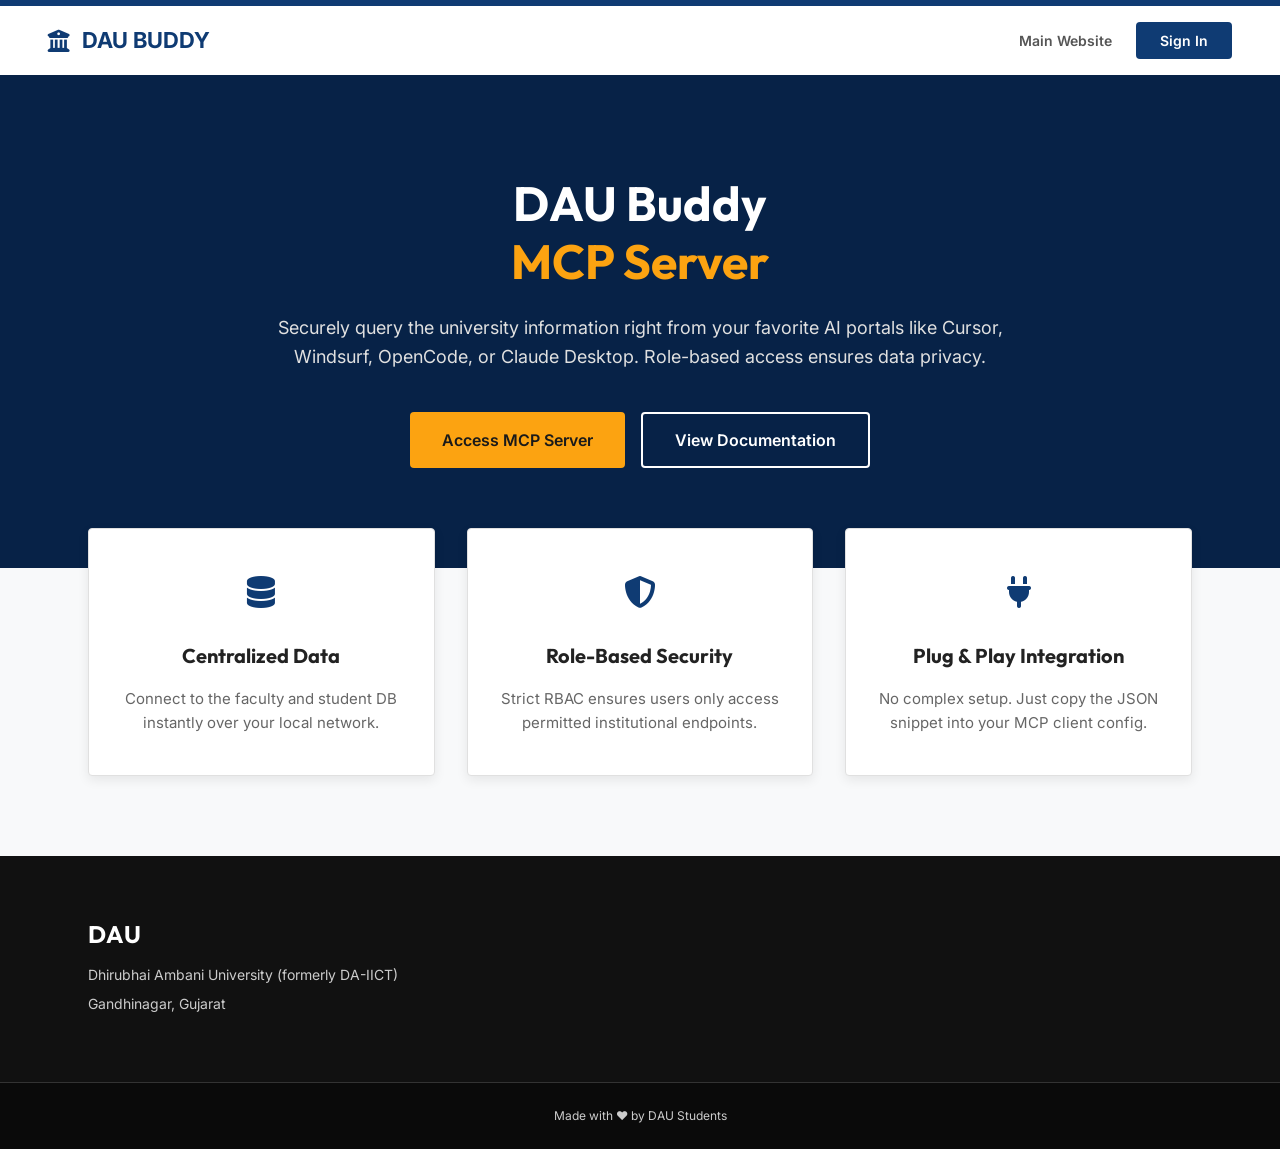
==== commit 1bfb8862: "Update frontend branding, configs, and fix server shutdown" ====
--- a/frontend/index.html
+++ b/frontend/index.html
@@ -72,14 +72,14 @@
         <footer class="landing-footer">
             <div class="footer-content">
                 <div class="footer-brand">
-                    <h4>DA-IICT</h4>
-                    <p>Dhirubhai Ambani Institute of Information and Communication Technology</p>
+                    <h4>DAU</h4>
+                    <p>Dhirubhai Ambani University (formerly DA-IICT)</p>
                     <p>Gandhinagar, Gujarat</p>
                 </div>
 
             </div>
             <div class="footer-bottom">
-                <p>&copy; 2026 Dhirubhai Ambani Institute of Information and Communication Technology. All rights reserved.</p>
+                <p>Made with ❤️ by DAU Students</p>
             </div>
         </footer>
     </div>
@@ -96,7 +96,7 @@
 
             <div class="login-error" id="login-error" style="display: none;">
                 <i class="fa-solid fa-circle-exclamation"></i>
-                <span>Access Restricted: Please use a valid @daiict.ac.in email address.</span>
+                <span>Access Restricted: Please use a valid @dau.ac.in email address.</span>
             </div>
 
             <div id="g_id_onload"
@@ -266,7 +266,7 @@
                             style="background: #ffffff; padding: 16px; border-radius: 4px; border: 1px solid #e0e0e0; overflow-x: auto; margin: 0;"><code id="opencode-config-code" style="font-family: monospace; font-size: 12px; color: #24292f;">{
   "mcpServers": {
     "DAU Buddy": {
-      "type": "sse",
+      "type": "remote",
       "url": "http://127.0.0.1:8001/mcp/sse",
       "headers": {
         "Authorization": "Bearer dau_sk_your_api_key_here"
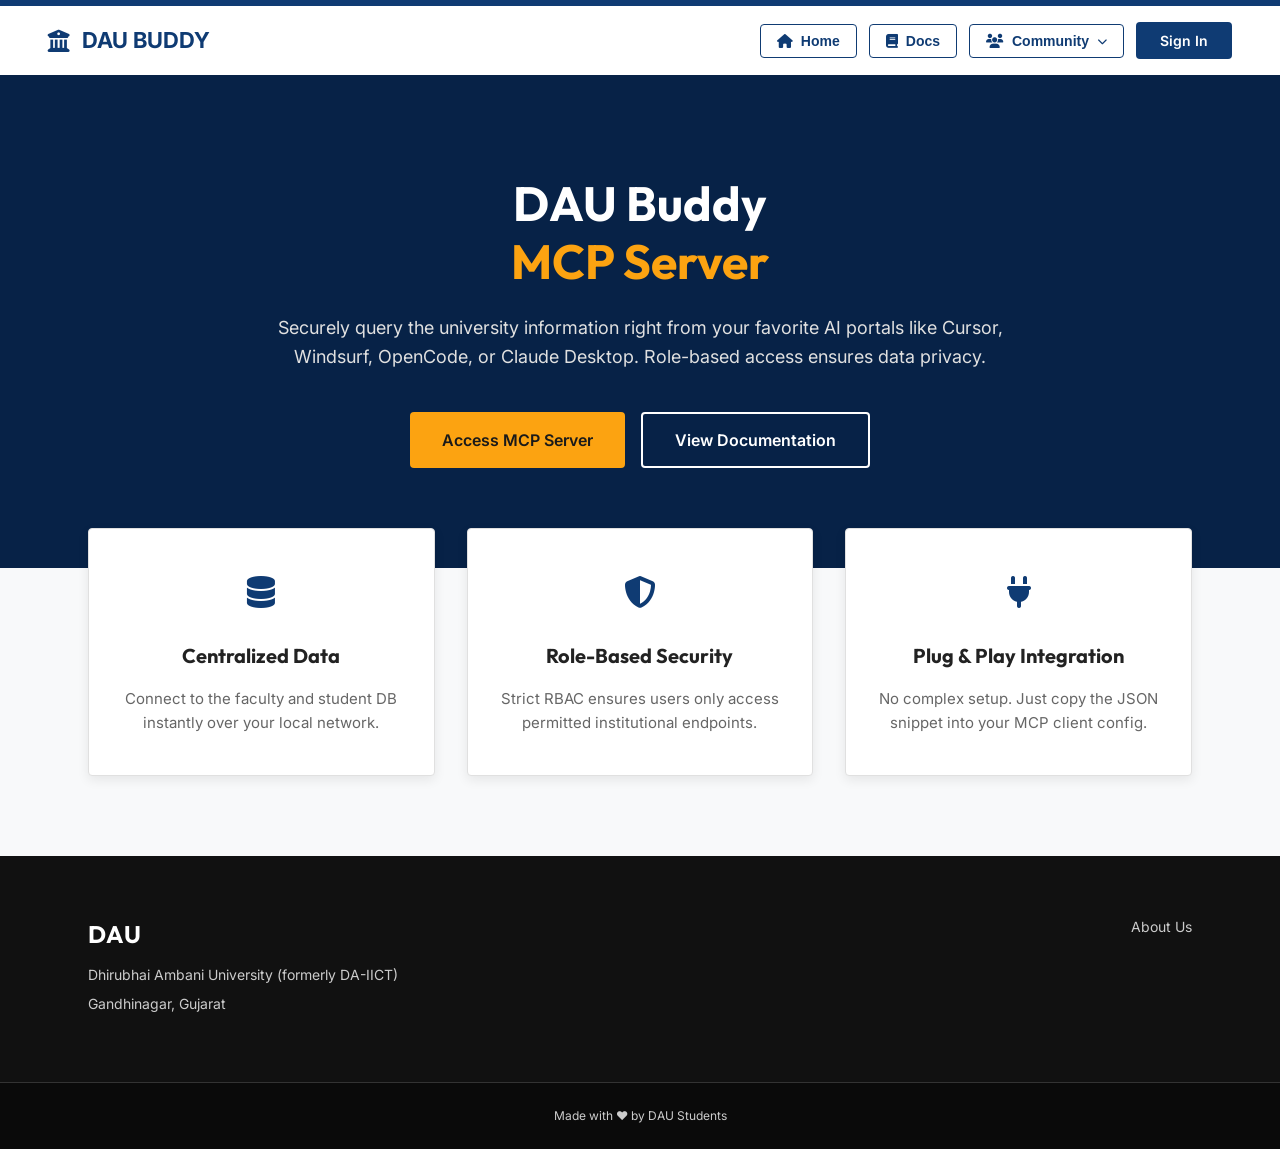
==== commit 95c2304c: "UI Updates: Add community dropdown, update docs config and bugfixes" ====
--- a/frontend/index.html
+++ b/frontend/index.html
@@ -33,16 +33,75 @@
                 <i class="fa-solid fa-building-columns"></i>
                 <span>DAU Buddy</span>
             </div>
-            <div class="nav-links">
-                <a href="https://www.daiict.ac.in" target="_blank">Main Website</a>
+            <div class="nav-links" style="display: flex; gap: 12px; align-items: center;">
+                <button onclick="window.location.href='/'" class="nav-docs-btn"
+                    style="padding: 8px 16px; background: transparent; color: #0f3b73; border: 1px solid #0f3b73; border-radius: 4px; cursor: pointer; font-weight: 600; font-size: 14px; font-family: 'Open Sans', sans-serif; display: flex; align-items: center; gap: 8px; transition: all 0.2s; text-decoration: none;">
+                    <i class="fa-solid fa-house"></i> Home
+                </button>
+                <button onclick="window.location.href='docs.html'" class="nav-docs-btn"
+                    style="padding: 8px 16px; background: transparent; color: #0f3b73; border: 1px solid #0f3b73; border-radius: 4px; cursor: pointer; font-weight: 600; font-size: 14px; font-family: 'Open Sans', sans-serif; display: flex; align-items: center; gap: 8px; transition: all 0.2s; text-decoration: none;">
+                    <i class="fa-solid fa-book"></i> Docs
+                </button>
+                <div class="community-dropdown-container">
+                    <button class="nav-docs-btn"
+                        style="padding: 8px 16px; background: transparent; color: #0f3b73; border: 1px solid #0f3b73; border-radius: 4px; cursor: pointer; font-weight: 600; font-size: 14px; font-family: 'Open Sans', sans-serif; display: flex; align-items: center; gap: 8px; transition: all 0.2s; text-decoration: none;">
+                        <i class="fa-solid fa-users"></i> Community <i class="fa-solid fa-chevron-down" style="font-size: 10px;"></i>
+                    </button>
+                    <div class="community-dropdown-menu">
+                        <a href="https://github.com/Piyushtanwani/mcp-server/blob/Main/docs/contribution.md#contributing-to-dau-buddy-mcp-server" target="_blank" class="community-dropdown-item">
+                            <i class="fa-brands fa-github" style="width: 16px; text-align: center;"></i> Contribute
+                        </a>
+                        <a href="https://github.com/Piyushtanwani/mcp-server/issues/new" target="_blank" class="community-dropdown-item">
+                            <i class="fa-solid fa-bug" style="width: 16px; text-align: center;"></i> Raise an issue
+                        </a>
+                        <a href="https://github.com/Piyushtanwani/mcp-server" target="_blank" class="community-dropdown-item">
+                            <i class="fa-solid fa-star" style="width: 16px; text-align: center;"></i> Leave a star
+                        </a>
+                    </div>
+                </div>
                 <button class="nav-signin-btn" id="nav-signin-btn">Sign In</button>
+                <div class="profile-container" id="landing-profile-container"
+                    style="position: relative; display: none;">
+                    <img id="landing-profile-trigger" src="https://lh3.googleusercontent.com/a/default-user"
+                        referrerpolicy="no-referrer" alt="Profile"
+                        style="width: 40px; height: 40px; border-radius: 50%; cursor: pointer; border: 2px solid #0f3b73; transition: transform 0.2s; object-fit: cover;">
+
+                    <div id="landing-profile-dropdown" class="profile-dropdown"
+                        style="display: none; position: absolute; top: 50px; right: 0; background: #fff; border: 1px solid #e0e0e0; border-radius: 12px; box-shadow: 0 8px 24px rgba(0,0,0,0.1); width: 300px; z-index: 1000; overflow: hidden;">
+                        <div class="profile-info"
+                            style="position: relative; padding: 24px; text-align: center; border-bottom: 1px solid #f0f0f0;">
+                            <button id="landing-close-profile-btn"
+                                style="position: absolute; top: 12px; right: 12px; background: transparent; border: none; cursor: pointer; font-size: 18px; color: #555; transition: color 0.2s;"><i
+                                    class="fa-solid fa-xmark"></i></button>
+                            <img id="landing-dropdown-avatar" src="https://lh3.googleusercontent.com/a/default-user"
+                                referrerpolicy="no-referrer"
+                                style="width: 72px; height: 72px; border-radius: 50%; border: 2px solid #0f3b73; margin-bottom: 12px; object-fit: cover;">
+                            <h3 id="landing-dropdown-name"
+                                style="margin: 0 0 4px 0; font-size: 18px; color: #111; font-family: 'Open Sans', sans-serif; font-weight: 600;">
+                                Welcome!</h3>
+                            <p id="landing-dropdown-email"
+                                style="margin: 0 0 8px 0; font-size: 14px; color: #555; font-family: 'Open Sans', sans-serif;">
+                                Authenticated User</p>
+                            <span id="landing-dropdown-role"
+                                style="display: inline-block; background: #e0f2fe; color: #0284c7; padding: 4px 12px; border-radius: 12px; font-size: 12px; font-weight: 600; font-family: 'Open Sans', sans-serif; border: 1px solid #bae6fd;">Role</span>
+                        </div>
+                        <div class="profile-actions" style="padding: 8px;">
+                            <button id="landing-logout-btn"
+                                style="width: 100%; padding: 12px 16px; background: transparent; border: none; text-align: left; cursor: pointer; font-size: 15px; color: #333; font-family: 'Open Sans', sans-serif; border-radius: 8px; display: flex; align-items: center; gap: 12px; font-weight: 500; transition: background 0.2s;">
+                                <i class="fa-solid fa-arrow-right-from-bracket"
+                                    style="color: #555; font-size: 18px;"></i> Sign out
+                            </button>
+                        </div>
+                    </div>
+                </div>
             </div>
         </nav>
 
         <header class="landing-hero">
             <div class="hero-content">
                 <h1>DAU Buddy <br><span class="hero-highlight">MCP Server</span></h1>
-                <p>Securely query the university information right from your favorite AI portals like Cursor, Windsurf, OpenCode, or
+                <p>Securely query the university information right from your favorite AI portals like Cursor, Windsurf,
+                    OpenCode, or
                     Claude Desktop. Role-based access ensures data privacy.</p>
                 <div class="hero-actions">
                     <button class="hero-btn primary" id="hero-get-started-btn">Access MCP Server</button>
@@ -76,7 +135,11 @@
                     <p>Dhirubhai Ambani University (formerly DA-IICT)</p>
                     <p>Gandhinagar, Gujarat</p>
                 </div>
-
+                <div class="footer-links" style="display: flex; flex-direction: column; gap: 12px; text-align: right;">
+                    <a href="https://github.com/Piyushtanwani/mcp-server" target="_blank"
+                        style="color: #cccccc; text-decoration: none; font-size: 14px; transition: color 0.2s;"
+                        onmouseover="this.style.color='#ffffff'" onmouseout="this.style.color='#cccccc'">About Us</a>
+                </div>
             </div>
             <div class="footer-bottom">
                 <p>Made with ❤️ by DAU Students</p>
@@ -114,37 +177,97 @@
     <div class="app-container" id="app-container"
         style="display: none; background-color: #0f3b73; min-height: 100vh; overflow-y: auto; box-sizing: border-box; text-align: left; color: #333; font-family: 'Open Sans', sans-serif;">
         <div class="top-accent-bar"></div>
-        
+
         <!-- Dashboard Navigation -->
-        <nav class="app-nav" style="background: #ffffff; border-bottom: 3px solid #0f3b73; padding: 15px 40px; display: flex; justify-content: space-between; align-items: center; box-shadow: 0 2px 10px rgba(0,0,0,0.05); margin-bottom: 40px;">
-            <div style="display: flex; align-items: center; gap: 12px; color: #0f3b73; font-size: 22px; font-weight: 700;">
+        <nav class="app-nav"
+            style="background: #ffffff; border-bottom: 3px solid #0f3b73; padding: 15px 40px; display: flex; justify-content: space-between; align-items: center; box-shadow: 0 2px 10px rgba(0,0,0,0.05); margin-bottom: 40px;">
+            <div
+                style="display: flex; align-items: center; gap: 12px; color: #0f3b73; font-size: 22px; font-weight: 700;">
                 <i class="fa-solid fa-building-columns"></i>
                 <span>DAU Buddy Portal</span>
             </div>
-            <div style="display: flex; gap: 12px; align-items: center;">
-                <button id="feedback-btn" class="nav-feedback-btn" style="padding: 10px 16px; background: transparent; color: #0f3b73; border: 1px solid #0f3b73; border-radius: 4px; cursor: pointer; font-weight: 600; font-family: 'Open Sans', sans-serif; display: flex; align-items: center; gap: 8px; transition: all 0.2s;">
+            <div style="display: flex; gap: 12px; align-items: center; flex-wrap: wrap; justify-content: center;">
+                <button id="home-btn" class="nav-docs-btn"
+                    style="padding: 8px 16px; background: transparent; color: #0f3b73; border: 1px solid #0f3b73; border-radius: 4px; cursor: pointer; font-weight: 600; font-size: 14px; font-family: 'Open Sans', sans-serif; display: flex; align-items: center; gap: 8px; transition: all 0.2s; text-decoration: none;">
+                    <i class="fa-solid fa-house"></i> Home
+                </button>
+                <button onclick="window.location.href='docs.html'" class="nav-docs-btn"
+                    style="padding: 8px 16px; background: transparent; color: #0f3b73; border: 1px solid #0f3b73; border-radius: 4px; cursor: pointer; font-weight: 600; font-size: 14px; font-family: 'Open Sans', sans-serif; display: flex; align-items: center; gap: 8px; transition: all 0.2s; text-decoration: none;">
+                    <i class="fa-solid fa-book"></i> Docs
+                </button>
+                <div class="community-dropdown-container">
+                    <button class="nav-docs-btn"
+                        style="padding: 8px 16px; background: transparent; color: #0f3b73; border: 1px solid #0f3b73; border-radius: 4px; cursor: pointer; font-weight: 600; font-size: 14px; font-family: 'Open Sans', sans-serif; display: flex; align-items: center; gap: 8px; transition: all 0.2s; text-decoration: none;">
+                        <i class="fa-solid fa-users"></i> Community <i class="fa-solid fa-chevron-down" style="font-size: 10px;"></i>
+                    </button>
+                    <div class="community-dropdown-menu">
+                        <a href="https://github.com/Piyushtanwani/mcp-server/blob/Main/docs/contribution.md#contributing-to-dau-buddy-mcp-server" target="_blank" class="community-dropdown-item">
+                            <i class="fa-brands fa-github" style="width: 16px; text-align: center;"></i> Contribute
+                        </a>
+                        <a href="https://github.com/Piyushtanwani/mcp-server/issues/new" target="_blank" class="community-dropdown-item">
+                            <i class="fa-solid fa-bug" style="width: 16px; text-align: center;"></i> Raise an issue
+                        </a>
+                        <a href="https://github.com/Piyushtanwani/mcp-server" target="_blank" class="community-dropdown-item">
+                            <i class="fa-solid fa-star" style="width: 16px; text-align: center;"></i> Leave a star
+                        </a>
+                    </div>
+                </div>
+                <button id="feedback-btn" class="nav-feedback-btn"
+                    style="padding: 8px 16px; background: transparent; color: #0f3b73; border: 1px solid #0f3b73; border-radius: 4px; cursor: pointer; font-weight: 600; font-size: 14px; font-family: 'Open Sans', sans-serif; display: flex; align-items: center; gap: 8px; transition: all 0.2s;">
                     <i class="fa-regular fa-comment-dots"></i> Feedback
                 </button>
-                <button id="logout-btn" class="nav-signout-btn">
-                    Sign Out
-                </button>
+                <div class="profile-container" id="profile-container" style="position: relative;">
+                    <img id="nav-profile-trigger" src="https://lh3.googleusercontent.com/a/default-user"
+                        referrerpolicy="no-referrer" alt="Profile"
+                        style="width: 40px; height: 40px; border-radius: 50%; cursor: pointer; border: 2px solid #0f3b73; transition: transform 0.2s; object-fit: cover;">
+
+                    <div id="profile-dropdown" class="profile-dropdown"
+                        style="display: none; position: absolute; top: 50px; right: 0; background: #fff; border: 1px solid #e0e0e0; border-radius: 12px; box-shadow: 0 8px 24px rgba(0,0,0,0.1); width: 300px; z-index: 1000; overflow: hidden;">
+                        <div class="profile-info"
+                            style="position: relative; padding: 24px; text-align: center; border-bottom: 1px solid #f0f0f0;">
+                            <button id="close-profile-btn"
+                                style="position: absolute; top: 12px; right: 12px; background: transparent; border: none; cursor: pointer; font-size: 18px; color: #555; transition: color 0.2s;"><i
+                                    class="fa-solid fa-xmark"></i></button>
+                            <img id="dropdown-avatar" src="https://lh3.googleusercontent.com/a/default-user"
+                                referrerpolicy="no-referrer"
+                                style="width: 72px; height: 72px; border-radius: 50%; border: 2px solid #0f3b73; margin-bottom: 12px; object-fit: cover;">
+                            <h3 id="dropdown-name"
+                                style="margin: 0 0 4px 0; font-size: 18px; color: #111; font-family: 'Open Sans', sans-serif; font-weight: 600;">
+                                Welcome!</h3>
+                            <p id="dropdown-email"
+                                style="margin: 0 0 8px 0; font-size: 14px; color: #555; font-family: 'Open Sans', sans-serif;">
+                                Authenticated User</p>
+                            <span id="dropdown-role"
+                                style="display: inline-block; background: #e0f2fe; color: #0284c7; padding: 4px 12px; border-radius: 12px; font-size: 12px; font-weight: 600; font-family: 'Open Sans', sans-serif; border: 1px solid #bae6fd;">Role</span>
+                        </div>
+                        <div class="profile-actions" style="padding: 8px;">
+                            <button id="logout-btn"
+                                style="width: 100%; padding: 12px 16px; background: transparent; border: none; text-align: left; cursor: pointer; font-size: 15px; color: #333; font-family: 'Open Sans', sans-serif; border-radius: 8px; display: flex; align-items: center; gap: 12px; font-weight: 500; transition: background 0.2s;">
+                                <i class="fa-solid fa-arrow-right-from-bracket"
+                                    style="color: #555; font-size: 18px;"></i> Sign out
+                            </button>
+                        </div>
+                    </div>
+                </div>
             </div>
         </nav>
 
         <div class="welcome-card api-welcome-card"
-            style="margin: 0 auto; padding: 40px; background: #ffffff; border-radius: 8px; border: 1px solid #e0e0e0; box-shadow: 0 4px 12px rgba(0,0,0,0.05); max-width: 800px; width: 100%;">
-            <div style="display: flex; align-items: center; justify-content: space-between; margin-bottom: 32px; border-bottom: 1px solid #eee; padding-bottom: 24px;">
+            style="margin: 0 auto; padding: 40px; background: #ffffff; border-radius: 8px; border: 1px solid #e0e0e0; box-shadow: 0 4px 12px rgba(0,0,0,0.05); max-width: 800px; width: 100%; margin-bottom:40px">
+            <div
+                style="display: flex; align-items: center; justify-content: space-between; margin-bottom: 32px; border-bottom: 1px solid #eee; padding-bottom: 24px;">
                 <div style="display: flex; align-items: center; gap: 20px;">
-                    <img id="welcome-avatar" src="" referrerpolicy="no-referrer"
-                        style="width: 64px; height: 64px; border-radius: 50%; display: none; border: 2px solid #0f3b73;">
-                    <i id="welcome-icon" class="fa-solid fa-circle-check" style="font-size: 48px; color: #10b981;"></i>
+                    <div
+                        style="background: rgba(15, 59, 115, 0.1); width: 64px; height: 64px; border-radius: 16px; display: flex; align-items: center; justify-content: center;">
+                        <i id="welcome-icon" class="fa-solid fa-laptop-code"
+                            style="font-size: 32px; color: #0f3b73;"></i>
+                    </div>
                     <div>
-                        <h1 id="welcome-name" style="font-family: 'Open Sans', sans-serif; margin: 0 0 4px 0; font-size: 28px; color: #111;">Welcome!</h1>
-                        <p id="welcome-email" style="color: #555; margin: 0; font-size: 15px;">Authenticated via
-                            DA-IICT OAuth.</p>
-                        <span id="user-role-badge"
-                            style="font-size: 12px; padding: 4px 10px; background: rgba(15, 59, 115, 0.1); color: #0f3b73; border: 1px solid rgba(15, 59, 115, 0.2); border-radius: 12px; margin-top: 8px; display: inline-block; font-weight: 600; font-family: 'Open Sans', sans-serif;">Loading
-                            Role...</span>
+                        <h1 id="welcome-name"
+                            style="font-family: 'Open Sans', sans-serif; margin: 0 0 4px 0; font-size: 28px; color: #111;">
+                            Welcome!</h1>
+                        <p style="color: #555; margin: 0; font-size: 15px;">Manage your DAU Buddy API keys and
+                            integration settings</p>
                     </div>
                 </div>
             </div>
@@ -160,8 +283,9 @@
                 <div class="api-key-row" style="display: flex; gap: 10px; margin-bottom: 12px;">
                     <input type="text" id="api-key-input" readonly value="Loading..."
                         style="flex: 1; padding: 12px 16px; background: #ffffff; border: 1px solid #ccc; color: #333; border-radius: 4px; font-family: monospace; font-size: 14px; outline: none;">
-                    <button id="regenerate-key-btn" class="key-btn key-btn-danger" style="padding: 10px 16px; background: #ef4444; color: white; border: none; border-radius: 4px; cursor: pointer;">Generate Key</button>
-                    <button id="copy-key-btn" class="key-btn key-btn-primary" style="padding: 10px 16px; background: #0f3b73; color: white; border: none; border-radius: 4px; cursor: pointer;">Copy</button>
+                    <button id="regenerate-key-btn" class="key-btn key-btn-danger"
+                        style="padding: 10px 16px; background: #ef4444; color: white; border: none; border-radius: 4px; cursor: pointer;">Generate
+                        Key</button>
                 </div>
                 <div style="display: flex; justify-content: space-between; align-items: center;">
                     <p style="font-size: 12px; color: #666; margin: 0;">This key acts as your password. Do not share
@@ -173,16 +297,14 @@
                 style="background: #f8f9fa; border: 1px solid #e0e0e0; padding: 20px; border-radius: 6px; margin-bottom: 24px;">
                 <div class="api-tabs-header"
                     style="display: flex; justify-content: space-between; align-items: center; margin-bottom: 14px; flex-wrap: wrap; gap: 10px;">
-                    <h3 style="margin: 0; font-size: 16px; font-family: 'Open Sans', sans-serif; color: #111;">Integration Configuration
+                    <h3 style="margin: 0; font-size: 16px; font-family: 'Open Sans', sans-serif; color: #111;">
+                        Integration Configuration
                     </h3>
                     <!-- Tab Buttons -->
                     <div class="api-tabs-container"
                         style="display: flex; gap: 4px; background: #eef2f6; padding: 4px; border-radius: 6px; border: 1px solid #d0d7de;">
-                        <button id="tab-connectors"
-                            style="padding: 6px 12px; font-size: 11px; border: none; border-radius: 4px; cursor: pointer; font-weight: 600; background: #0f3b73; color: white; transition: all 0.2s; font-family: 'Open Sans', sans-serif;">Connectors
-                            (Global)</button>
                         <button id="tab-claude"
-                            style="padding: 6px 12px; font-size: 11px; border: none; border-radius: 4px; cursor: pointer; font-weight: 600; background: transparent; color: #555; transition: all 0.2s; font-family: 'Open Sans', sans-serif;">Claude
+                            style="padding: 6px 12px; font-size: 11px; border: none; border-radius: 4px; cursor: pointer; font-weight: 600; background: #0f3b73; color: white; transition: all 0.2s; font-family: 'Open Sans', sans-serif;">Claude
                             Desktop (HTTP/SSE)</button>
                         <button id="tab-cursor"
                             style="padding: 6px 12px; font-size: 11px; border: none; border-radius: 4px; cursor: pointer; font-weight: 600; background: transparent; color: #555; transition: all 0.2s; font-family: 'Open Sans', sans-serif;">Cursor
@@ -194,12 +316,16 @@
                 </div>
 
                 <!-- Claude Desktop Content -->
-                <div id="content-claude" style="display: none;">
-                    <p style="font-size: 12px; color: #555; margin: 0 0 12px; line-height: 1.4;">Add this to
+                <div id="content-claude" style="display: block;">
+                    <p style="font-size: 12px; color: #555; margin: 0 0 8px; line-height: 1.4;">Add this to
                         <code>%APPDATA%\Claude\claude_desktop_config.json</code>. It connects entirely over the network
                         via a memory-loaded proxy, with <strong>no local file paths or environment variables
                             exposed</strong>.
                     </p>
+                    <div style="background: #fff3cd; color: #856404; border: 1px solid #ffeeba; border-radius: 4px; padding: 8px 12px; margin-bottom: 12px; font-size: 12px; display: flex; align-items: center; gap: 8px;">
+                        <i class="fa-brands fa-node-js" style="font-size: 16px; color: #68a063;"></i>
+                        <span><strong>Node.js Required:</strong> You must have <a href="https://nodejs.org/en/download" target="_blank" style="color: #856404; font-weight: bold; text-decoration: underline;">Node.js installed</a> on your PC to use this Claude Desktop configuration.</span>
+                    </div>
                     <div style="position: relative;">
                         <button id="copy-claude-btn"
                             style="position: absolute; top: 10px; right: 10px; padding: 4px 8px; background: #ffffff; color: #333; border: 1px solid #ccc; border-radius: 4px; font-size: 11px; cursor: pointer; transition: 0.2s;">Copy</button>
@@ -207,10 +333,8 @@
                             style="background: #ffffff; padding: 16px; border-radius: 4px; border: 1px solid #e0e0e0; overflow-x: auto; margin: 0;"><code id="claude-config-code" style="font-family: monospace; font-size: 12px; color: #24292f;">{
   "mcpServers": {
     "DAU Buddy": {
-      "command": "cmd",
+      "command": "npx",
       "args": [
-        "/c",
-        "npx",
         "-y",
         "mcp-remote",
         "http://127.0.0.1:8001/mcp/sse",
@@ -221,7 +345,7 @@
         "Authorization:${AUTH_HEADER}"
       ],
       "env": {
-        "AUTH_HEADER": "Bearer dau_sk_your_api_key_here"
+        "AUTH_HEADER": "Bearer dau_sk_2494b7668f981ee1d9015eaeea53fb7d"
       }
     }
   }
@@ -232,7 +356,8 @@
                 <!-- Cursor Content -->
                 <div id="content-cursor" style="display: none;">
                     <p style="font-size: 12px; color: #555; margin: 0 0 12px; line-height: 1.4;">Add this block to your
-                        Cursor, Windsurf, or OpenCode MCP settings to connect over the network using Server-Sent Events (SSE).
+                        Cursor, Windsurf, or OpenCode MCP settings to connect over the network using Server-Sent Events
+                        (SSE).
                         <strong>Requires the backend server to be running.</strong>
                     </p>
                     <div style="position: relative;">
@@ -276,37 +401,26 @@
 }</code></pre>
                     </div>
                 </div>
-
-                <!-- Connectors Content -->
-                <div id="content-connectors" style="display: block;">
-                    <p style="font-size: 12px; color: #555; margin: 0 0 12px; line-height: 1.4;">Claude has a feature to connect MCP server with connectors. You can connect globally using these details:
-                    </p>
-                    <div style="display: flex; flex-direction: column; gap: 12px;">
-                        <div style="background: #ffffff; padding: 12px 16px; border-radius: 4px; border: 1px solid #e0e0e0; font-family: monospace; font-size: 13px; color: #333; display: flex; justify-content: space-between; align-items: center;">
-                            <div>
-                                <div style="font-size: 11px; color: #666; margin-bottom: 4px; text-transform: uppercase; letter-spacing: 0.5px;">Name of MCP server</div>
-                                <div>DAU Buddy</div>
-                            </div>
-                            <button id="copy-conn-name" style="padding: 4px 8px; background: #f0f0f0; color: #333; border: 1px solid #ccc; border-radius: 4px; font-size: 11px; cursor: pointer; transition: 0.2s;">Copy</button>
-                        </div>
-                        <div style="background: #ffffff; padding: 12px 16px; border-radius: 4px; border: 1px solid #e0e0e0; font-family: monospace; font-size: 13px; color: #333; display: flex; justify-content: space-between; align-items: center;">
-                            <div>
-                                <div style="font-size: 11px; color: #666; margin-bottom: 4px; text-transform: uppercase; letter-spacing: 0.5px;">URL of MCP server</div>
-                                <div id="connectors-url-display">https://dau-buddy.onrender.com/mcp/sse</div>
-                            </div>
-                            <button id="copy-conn-url" style="padding: 4px 8px; background: #f0f0f0; color: #333; border: 1px solid #ccc; border-radius: 4px; font-size: 11px; cursor: pointer; transition: 0.2s;">Copy</button>
-                        </div>
-                        <div style="background: #ffffff; padding: 12px 16px; border-radius: 4px; border: 1px solid #e0e0e0; font-family: monospace; font-size: 13px; color: #333; display: flex; justify-content: space-between; align-items: center;">
-                            <div>
-                                <div style="font-size: 11px; color: #666; margin-bottom: 4px; text-transform: uppercase; letter-spacing: 0.5px;">API Key Token</div>
-                                <div id="connectors-api-key-display" style="word-break: break-all;">Loading...</div>
-                            </div>
-                            <button id="copy-conn-key" style="padding: 4px 8px; background: #f0f0f0; color: #333; border: 1px solid #ccc; border-radius: 4px; font-size: 11px; cursor: pointer; transition: 0.2s;">Copy</button>
-                        </div>
-                    </div>
-                </div>
             </div>
         </div>
+
+        <footer class="landing-footer" style="margin-top: auto;">
+            <div class="footer-content">
+                <div class="footer-brand">
+                    <h4>DAU</h4>
+                    <p>Dhirubhai Ambani University (formerly DA-IICT)</p>
+                    <p>Gandhinagar, Gujarat</p>
+                </div>
+                <div class="footer-links" style="display: flex; flex-direction: column; gap: 12px; text-align: right;">
+                    <a href="https://github.com/Piyushtanwani/mcp-server" target="_blank"
+                        style="color: #cccccc; text-decoration: none; font-size: 14px; transition: color 0.2s;"
+                        onmouseover="this.style.color='#ffffff'" onmouseout="this.style.color='#cccccc'">About Us</a>
+                </div>
+            </div>
+            <div class="footer-bottom">
+                <p>Made with ❤️ by DAU Students</p>
+            </div>
+        </footer>
     </div>
 
     <!-- Feedback Modal -->
@@ -317,7 +431,8 @@
                 <button id="close-feedback-btn" class="close-feedback-btn"><i class="fa-solid fa-xmark"></i></button>
             </div>
             <div class="feedback-modal-body">
-                <p style="font-size: 14px; color: #475569; margin-top: 0; margin-bottom: 24px; line-height: 1.5;">Help us improve DAU Buddy by reporting bugs, requesting features, or sharing suggestions.</p>
+                <p style="font-size: 14px; color: #475569; margin-top: 0; margin-bottom: 24px; line-height: 1.5;">Help
+                    us improve DAU Buddy by reporting bugs, requesting features, or sharing suggestions.</p>
                 <form id="feedback-form">
                     <div class="form-group">
                         <label for="feedback-category">Category <span style="color: red;">*</span></label>
@@ -335,7 +450,8 @@
                     </div>
                     <div class="form-group">
                         <label for="feedback-description">Description <span style="color: red;">*</span></label>
-                        <textarea id="feedback-description" rows="5" placeholder="Please provide detailed information..." required maxlength="1000"></textarea>
+                        <textarea id="feedback-description" rows="5"
+                            placeholder="Please provide detailed information..." required maxlength="1000"></textarea>
                         <div class="char-counter"><span id="char-count">0</span>/1000</div>
                     </div>
                     <div class="feedback-modal-footer">
@@ -354,6 +470,33 @@
     <div id="toast-container" class="toast-container"></div>
 
     <script src="app.js?v=15"></script>
+    <div id="new-key-modal"
+        style="display: none; position: fixed; top: 0; left: 0; right: 0; bottom: 0; background: rgba(0,0,0,0.6); z-index: 1000; justify-content: center; align-items: center; padding: 20px;">
+        <div
+            style="background: white; border-radius: 8px; padding: 30px; max-width: 500px; width: 100%; box-shadow: 0 4px 20px rgba(0,0,0,0.2);">
+            <div style="display: flex; justify-content: space-between; align-items: center; margin-bottom: 20px;">
+                <h2 style="margin: 0; font-size: 20px; color: #111;">Your New API Key</h2>
+                <button id="close-new-key-modal"
+                    style="background: none; border: none; font-size: 24px; cursor: pointer; color: #666; line-height: 1;">&times;</button>
+            </div>
+            <div
+                style="background: #e0f2fe; color: #0369a1; padding: 12px; border-radius: 4px; margin-bottom: 20px; font-size: 14px; border: 1px solid #bae6fd;">
+                <strong>Info:</strong> this API key is displayed only once, now. Therefore, copy and keep this key
+                somewhere safe but accessible. If you lose this key, you can generate a new one.
+            </div>
+            <div style="display: flex; gap: 10px; margin-bottom: 20px;">
+                <input type="text" id="new-key-input" readonly value=""
+                    style="flex: 1; padding: 12px 16px; background: #f8f9fa; border: 1px solid #ccc; color: #333; border-radius: 4px; font-family: monospace; font-size: 14px; outline: none;">
+                <button id="copy-new-key-btn"
+                    style="padding: 10px 16px; background: #10b981; color: white; border: none; border-radius: 4px; cursor: pointer; font-weight: bold;">Copy</button>
+            </div>
+            <div style="text-align: right;">
+                <button id="done-new-key-btn"
+                    style="padding: 10px 20px; background: #0f3b73; color: white; border: none; border-radius: 4px; cursor: pointer; font-weight: bold;">I
+                    have copied my key</button>
+            </div>
+        </div>
+    </div>
 </body>
 
 </html>
--- a/frontend/style.css
+++ b/frontend/style.css
@@ -1885,9 +1885,11 @@
         box-sizing: border-box !important;
     }
 
-    .api-welcome-card>div:first-child {
+    .api-welcome-card>div:first-child,
+    .api-welcome-card>div:first-child>div {
         flex-direction: column !important;
         align-items: flex-start !important;
+        gap: 10px !important;
     }
 
     .api-key-row {
@@ -1975,7 +1977,8 @@
 }
 
 /* ── Feedback Modal & Toast Styles ───────────────────────────────────────── */
-.nav-feedback-btn:hover {
+.nav-feedback-btn:hover,
+.nav-docs-btn:hover {
     background: rgba(15, 59, 115, 0.05) !important;
 }
 
@@ -1985,12 +1988,14 @@
     left: 0;
     width: 100%;
     height: 100%;
-    background: rgba(15, 23, 42, 0.4); /* Darker, slightly blue tint */
+    background: rgba(15, 23, 42, 0.4);
+    /* Darker, slightly blue tint */
     display: flex;
     justify-content: center;
     align-items: center;
     z-index: 1000;
-    backdrop-filter: blur(8px); /* Stronger glassmorphism */
+    backdrop-filter: blur(8px);
+    /* Stronger glassmorphism */
     -webkit-backdrop-filter: blur(8px);
     animation: fadeIn 0.3s cubic-bezier(0.4, 0, 0.2, 1);
 }
@@ -2002,12 +2007,14 @@
     max-height: 90vh;
     display: flex;
     flex-direction: column;
-    border-radius: 16px; /* Rounder corners */
-    box-shadow: 0 25px 50px -12px rgba(0, 0, 0, 0.25); /* Deeper, softer shadow */
+    border-radius: 16px;
+    /* Rounder corners */
+    box-shadow: 0 25px 50px -12px rgba(0, 0, 0, 0.25);
+    /* Deeper, softer shadow */
     overflow: hidden;
     animation: slideUp 0.4s cubic-bezier(0.16, 1, 0.3, 1);
     font-family: 'Inter', 'Open Sans', sans-serif;
-    border: 1px solid rgba(0,0,0,0.05);
+    border: 1px solid rgba(0, 0, 0, 0.05);
 }
 
 .feedback-modal-header {
@@ -2080,7 +2087,7 @@
     font-family: inherit;
     box-sizing: border-box;
     transition: all 0.3s ease;
-    box-shadow: 0 1px 2px rgba(0,0,0,0.02);
+    box-shadow: 0 1px 2px rgba(0, 0, 0, 0.02);
 }
 
 .form-group select:focus,
@@ -2245,4 +2252,87 @@
     100% {
         transform: rotate(360deg);
     }
+}
+
+/* Profile Dropdown Buttons Hover Effects */
+.profile-actions button:hover {
+    background-color: #fee2e2 !important;
+    color: #dc2626 !important;
+}
+
+.profile-actions button:hover i {
+    color: #dc2626 !important;
+}
+
+#close-profile-btn:hover,
+#landing-close-profile-btn:hover {
+    color: #111 !important;
+}
+
+/* ── Community Dropdown ─────────────────────────────────────────────────── */
+.community-dropdown-container {
+    position: relative;
+    display: inline-block;
+}
+
+.community-dropdown-menu {
+    display: none;
+    position: absolute;
+    top: 100%;
+    left: 50%;
+    transform: translateX(-50%);
+    background: #ffffff;
+    min-width: 180px;
+    box-shadow: 0 8px 24px rgba(0,0,0,0.1);
+    border-radius: 8px;
+    z-index: 1000;
+    border: 1px solid #e0e0e0;
+    padding: 8px 0;
+    margin-top: 8px;
+}
+
+/* Optional triangle pointer */
+.community-dropdown-menu::before {
+    content: '';
+    position: absolute;
+    top: -6px;
+    left: 50%;
+    transform: translateX(-50%) rotate(45deg);
+    width: 10px;
+    height: 10px;
+    background: #ffffff;
+    border-left: 1px solid #e0e0e0;
+    border-top: 1px solid #e0e0e0;
+}
+
+/* Bridge the gap to prevent losing hover state */
+.community-dropdown-menu::after {
+    content: '';
+    position: absolute;
+    top: -10px;
+    left: 0;
+    width: 100%;
+    height: 10px;
+    background: transparent;
+}
+
+.community-dropdown-container:hover .community-dropdown-menu {
+    display: block;
+}
+
+.community-dropdown-item {
+    display: flex;
+    align-items: center;
+    gap: 12px;
+    padding: 10px 20px;
+    color: #333;
+    text-decoration: none;
+    font-size: 14px;
+    transition: background 0.2s;
+    font-family: 'Open Sans', sans-serif;
+}
+
+.community-dropdown-item:hover {
+    background: #f0f4f8;
+    color: #0f3b73;
 }
